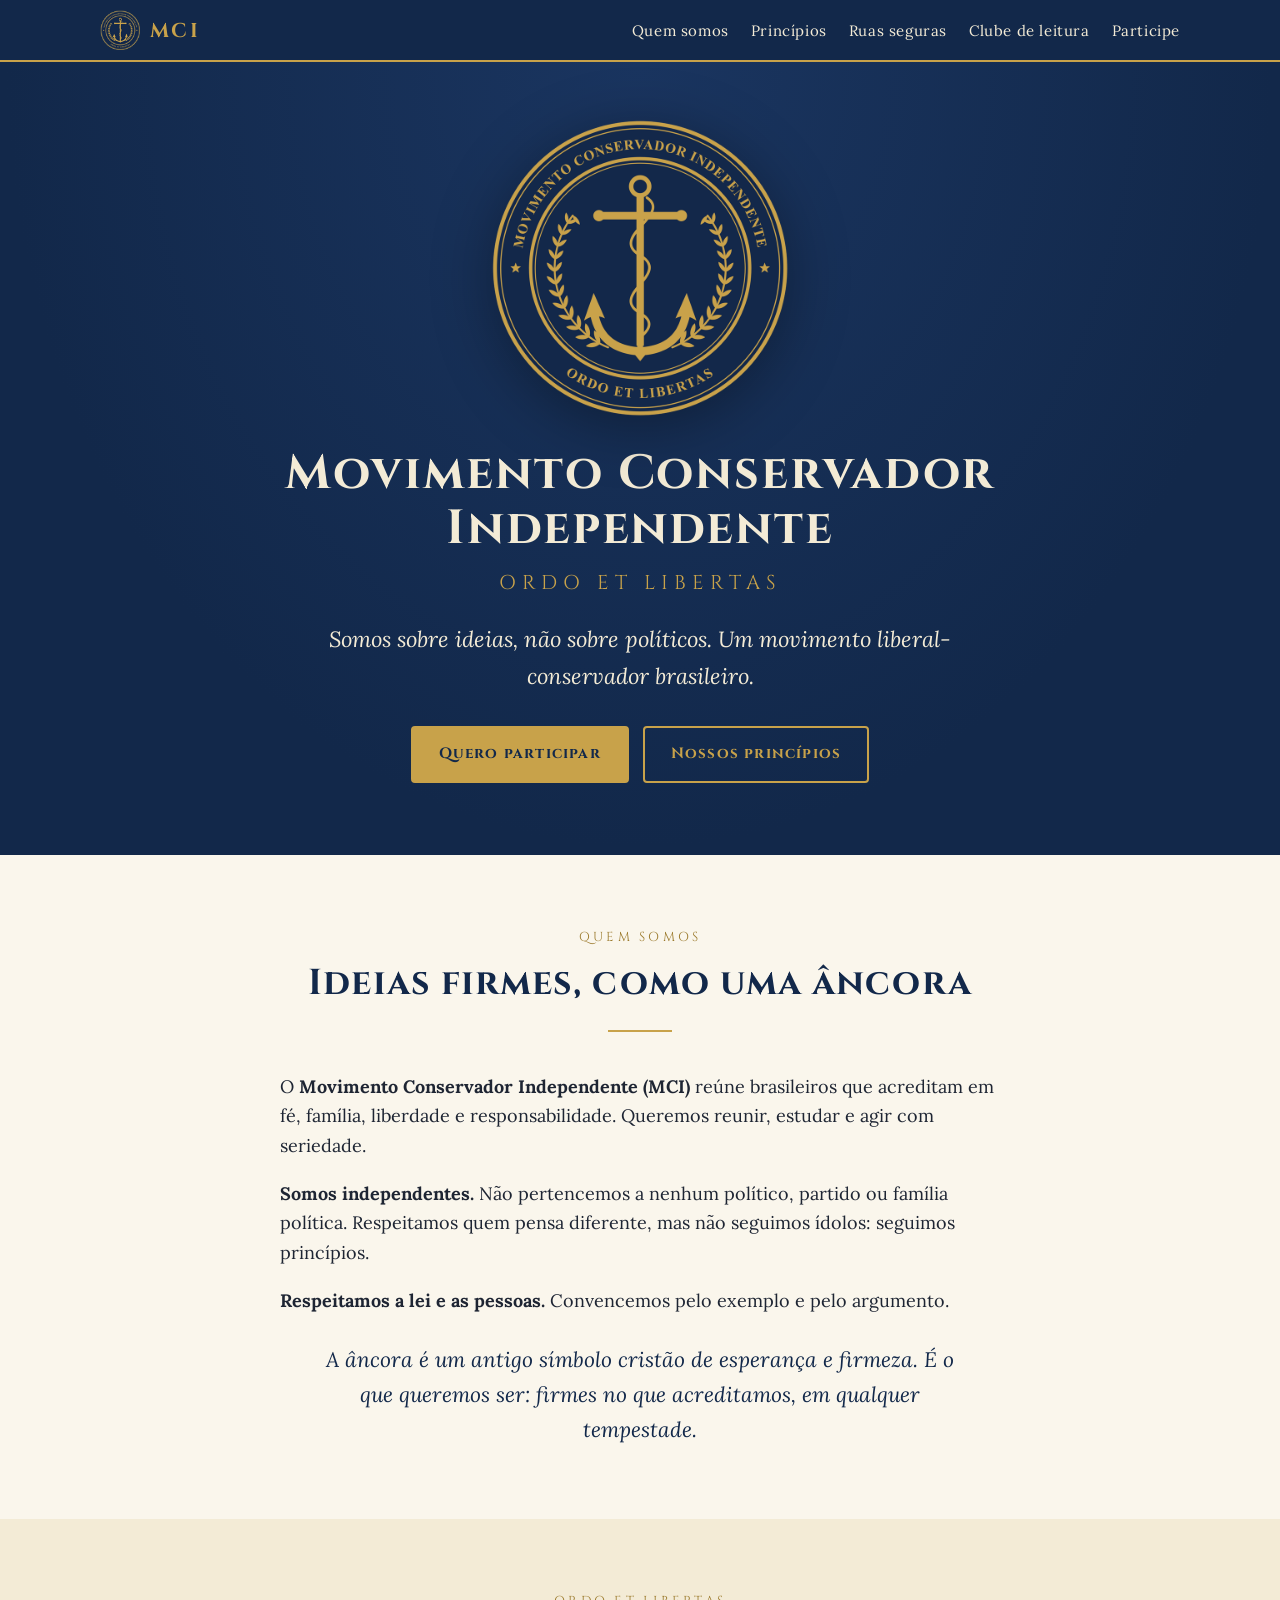
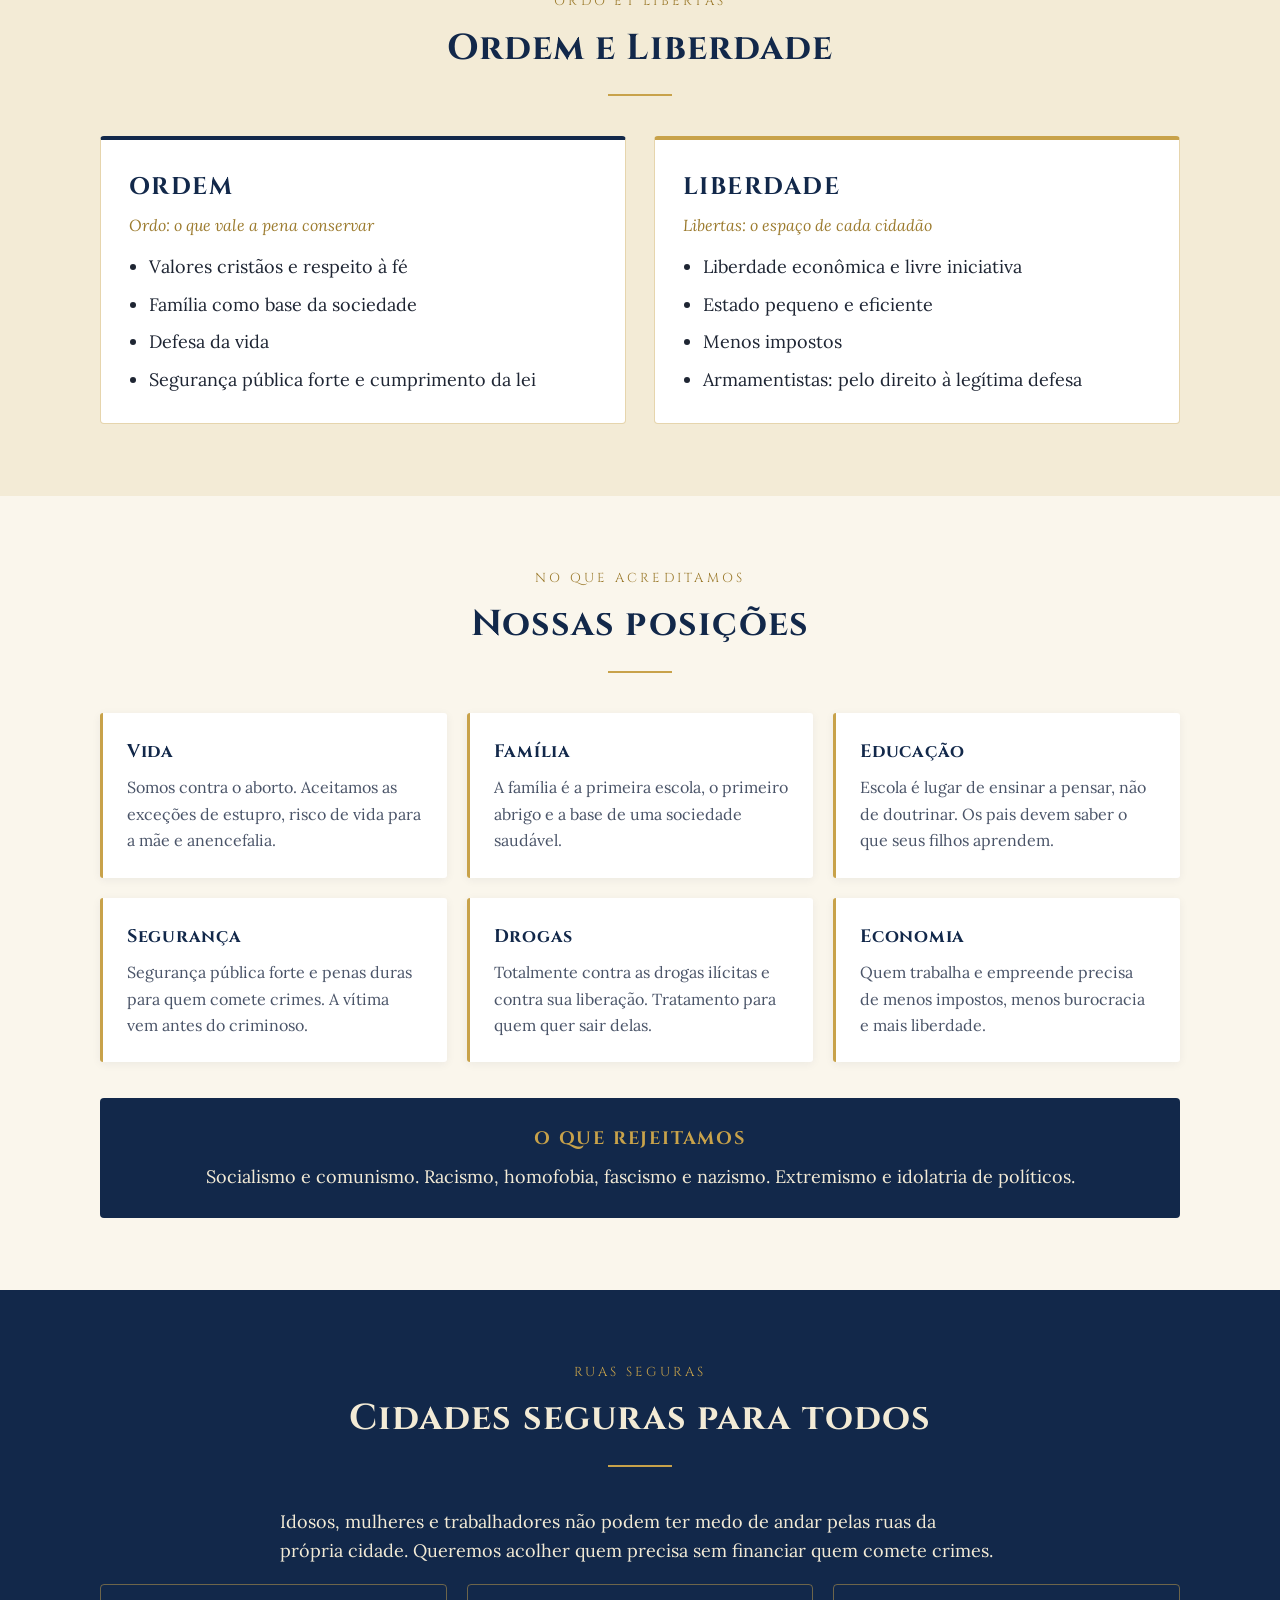
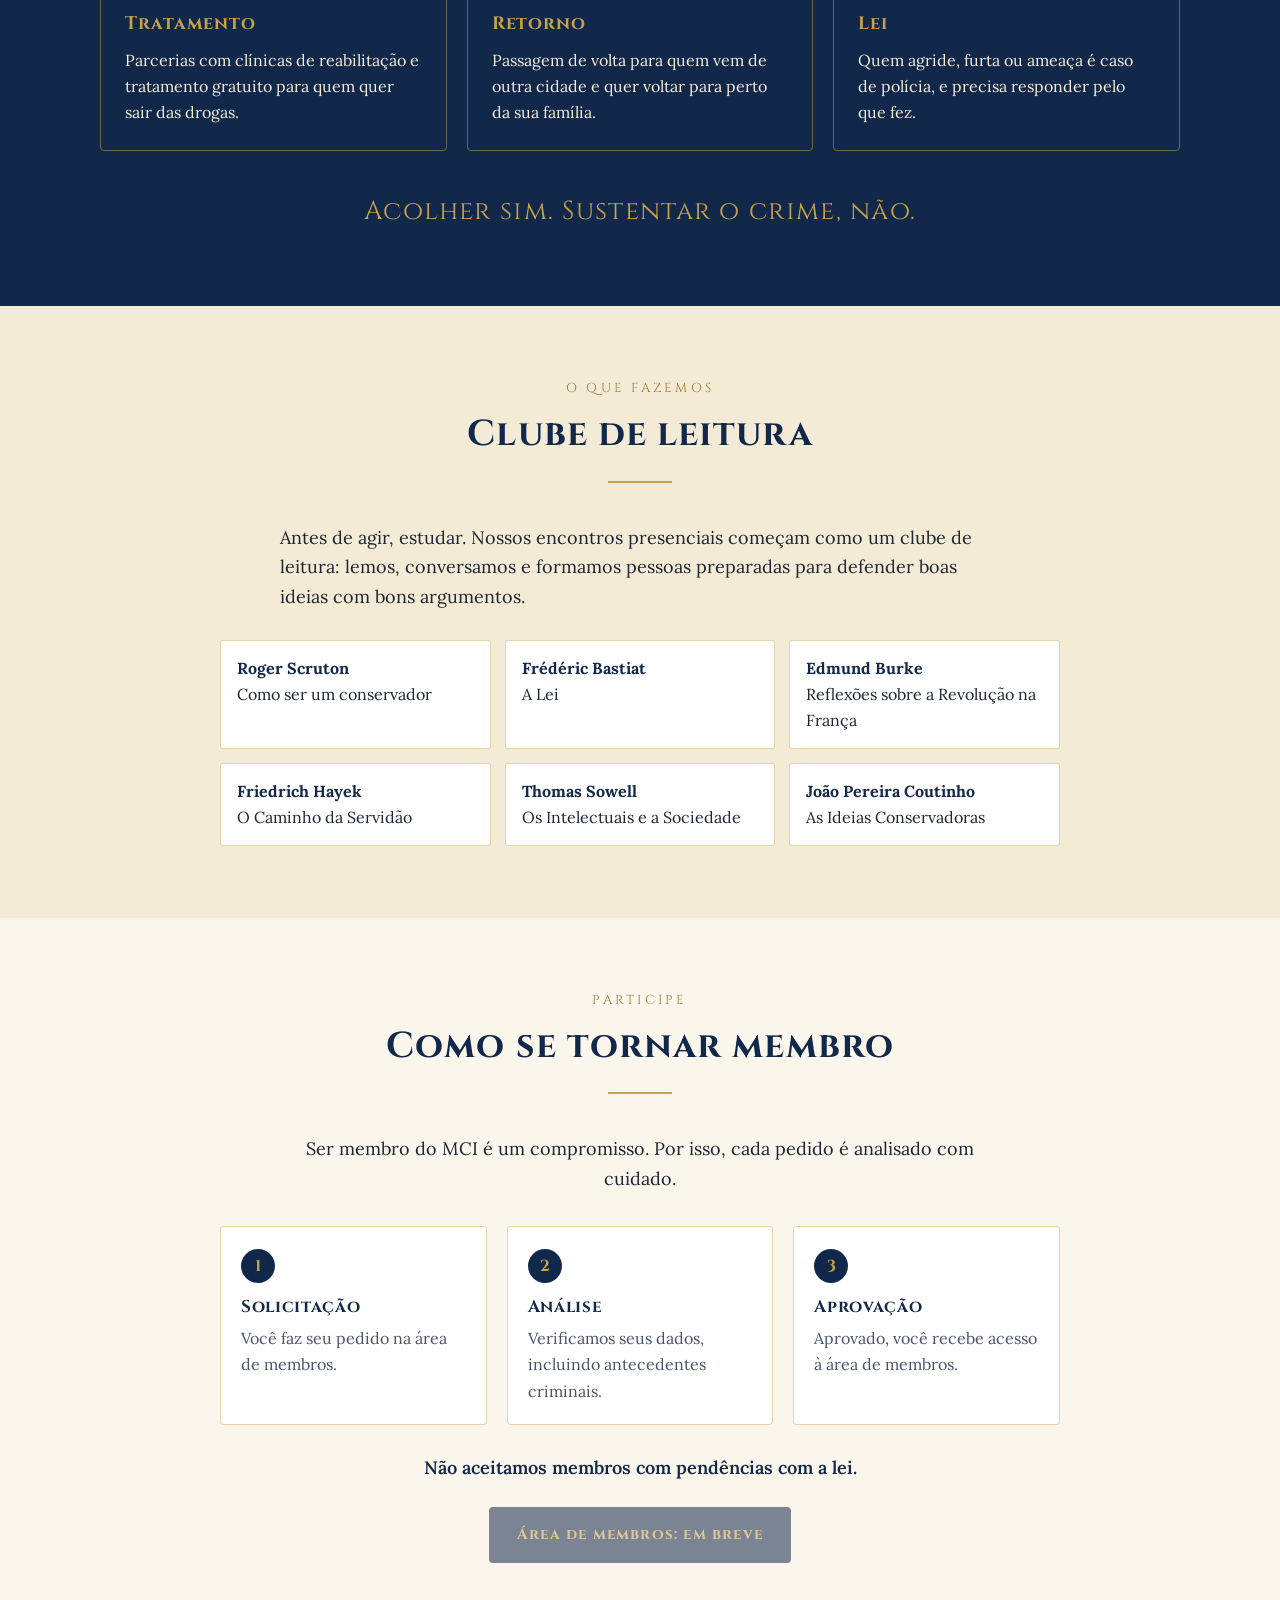
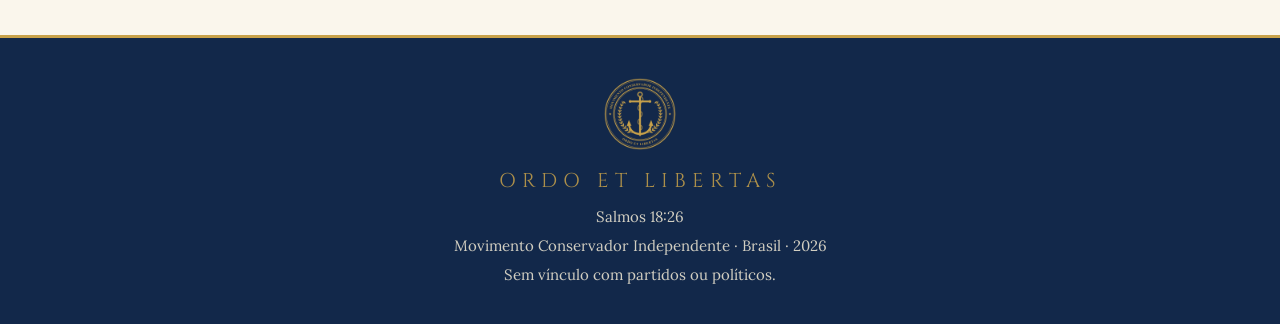
==== index.html @ 0f5138ea "Site do Movimento Conservador Independente Co-Authored-By: Claude Opus 5.5 <noreply@anthropic.com>" ====
<!doctype html>
<html lang="pt-BR">
<head>
<meta charset="utf-8">
<meta name="viewport" content="width=device-width, initial-scale=1">
<title>Movimento Conservador Independente</title>
<meta name="description" content="Movimento liberal-conservador independente brasileiro. Ordo et Libertas: Ordem e Liberdade.">
<meta property="og:title" content="Movimento Conservador Independente (MCI)">
<meta property="og:description" content="Ordo et Libertas. Somos sobre ideias, não sobre políticos.">
<meta property="og:image" content="img/selo-mci.png">
<link rel="icon" type="image/png" href="img/favicon.png">
<link rel="preconnect" href="https://fonts.googleapis.com">
<link rel="preconnect" href="https://fonts.gstatic.com" crossorigin>
<link href="https://fonts.googleapis.com/css2?family=Cinzel:wght@600;700&family=Lora:ital,wght@0,400;0,600;1,400&display=swap" rel="stylesheet">
<style>
  :root {
    --azul: #12284A;
    --azul-2: #1A3560;
    --ouro: #C8A24A;
    --ouro-escuro: #9C7B2E;
    --marfim: #F3EBD6;
    --marfim-2: #FAF6EC;
    --verde: #3F5A2C;
    --texto: #1E2533;
    --texto-suave: #4A5468;
    --titulo: 'Cinzel', 'Times New Roman', serif;
    --corpo: 'Lora', Georgia, serif;
  }
  * { box-sizing: border-box; }
  html { scroll-behavior: smooth; }
  body {
    margin: 0;
    background: var(--marfim-2);
    color: var(--texto);
    font-family: var(--corpo);
    font-size: 18px;
    line-height: 1.65;
  }
  img { max-width: 100%; display: block; }
  a { color: inherit; }
  .container { width: min(1080px, 100% - 32px); margin-inline: auto; }

  /* Topo */
  header.topo {
    position: sticky; top: 0; z-index: 10;
    background: var(--azul);
    border-bottom: 2px solid var(--ouro);
  }
  .topo .container { display: flex; align-items: center; justify-content: space-between; gap: 16px; padding: 10px 0; }
  .marca { display: flex; align-items: center; gap: 10px; text-decoration: none; color: var(--marfim); }
  .marca img { width: 40px; height: 40px; }
  .marca span { font-family: var(--titulo); font-weight: 700; letter-spacing: .12em; font-size: 20px; color: var(--ouro); }
  nav ul { list-style: none; display: flex; gap: 22px; margin: 0; padding: 0; }
  nav a { text-decoration: none; color: var(--marfim); font-size: 15px; letter-spacing: .04em; }
  nav a:hover { color: var(--ouro); }

  /* Abertura */
  .abertura {
    background: radial-gradient(ellipse at top, var(--azul-2), var(--azul) 70%);
    color: var(--marfim);
    text-align: center;
    padding: 56px 0 72px;
  }
  .abertura img.selo { width: min(300px, 70vw); margin: 0 auto 28px; filter: drop-shadow(0 10px 30px rgba(0,0,0,.35)); }
  .abertura h1 {
    font-family: var(--titulo); font-weight: 700;
    font-size: clamp(28px, 5vw, 48px); line-height: 1.15; letter-spacing: .04em;
    margin: 0 0 10px;
  }
  .lema { font-family: var(--titulo); color: var(--ouro); letter-spacing: .3em; font-size: clamp(15px, 2.4vw, 20px); margin: 0 0 22px; }
  .abertura .chamada { font-size: clamp(18px, 2.4vw, 22px); max-width: 640px; margin: 0 auto 32px; font-style: italic; }
  .botoes { display: flex; gap: 14px; justify-content: center; flex-wrap: wrap; }
  .botao {
    display: inline-block; text-decoration: none;
    font-family: var(--titulo); font-weight: 700; letter-spacing: .08em; font-size: 15px;
    padding: 14px 26px; border-radius: 4px; border: 2px solid var(--ouro);
  }
  .botao.cheio { background: var(--ouro); color: var(--azul); }
  .botao.cheio:hover { background: #d9b45c; }
  .botao.vazado { color: var(--ouro); }
  .botao.vazado:hover { background: rgba(200,162,74,.12); }

  /* Seções */
  section { padding: 72px 0; }
  .titulo-secao { text-align: center; margin-bottom: 40px; }
  .titulo-secao small { display: block; font-family: var(--titulo); color: var(--ouro-escuro); letter-spacing: .25em; font-size: 13px; margin-bottom: 6px; }
  .titulo-secao h2 { font-family: var(--titulo); color: var(--azul); font-size: clamp(26px, 4vw, 36px); margin: 0; letter-spacing: .03em; }
  .titulo-secao::after { content: ""; display: block; width: 64px; height: 2px; background: var(--ouro); margin: 16px auto 0; }
  .texto-central { max-width: 720px; margin-inline: auto; }
  .texto-central p { margin: 0 0 18px; }
  .destaque { font-size: 21px; color: var(--azul); font-style: italic; text-align: center; margin: 28px auto 0; max-width: 640px; }

  /* Ordo et Libertas */
  .fundo-marfim { background: var(--marfim); }
  .duas-colunas { display: grid; grid-template-columns: 1fr 1fr; gap: 28px; }
  .coluna {
    background: #fff; border: 1px solid rgba(200,162,74,.45); border-top: 4px solid var(--azul);
    padding: 28px 28px 20px; border-radius: 4px;
  }
  .coluna.liberdade { border-top-color: var(--ouro); }
  .coluna h3 { font-family: var(--titulo); color: var(--azul); margin: 0 0 4px; font-size: 24px; letter-spacing: .06em; }
  .coluna .latim { color: var(--ouro-escuro); font-style: italic; margin: 0 0 14px; font-size: 16px; }
  .coluna ul { margin: 0; padding-left: 20px; }
  .coluna li { margin-bottom: 8px; }

  /* Posições */
  .cartoes { display: grid; grid-template-columns: repeat(3, 1fr); gap: 20px; }
  .cartao { background: #fff; padding: 24px; border-left: 3px solid var(--ouro); border-radius: 3px; box-shadow: 0 2px 10px rgba(18,40,74,.06); }
  .cartao h3 { font-family: var(--titulo); color: var(--azul); font-size: 18px; margin: 0 0 8px; letter-spacing: .04em; }
  .cartao p { margin: 0; font-size: 16px; color: var(--texto-suave); }
  .rejeitamos {
    margin-top: 36px; background: var(--azul); color: var(--marfim);
    padding: 26px 28px; border-radius: 4px; text-align: center;
  }
  .rejeitamos h3 { font-family: var(--titulo); color: var(--ouro); margin: 0 0 8px; font-size: 18px; letter-spacing: .1em; }
  .rejeitamos p { margin: 0; }

  /* Ruas seguras */
  .cidade { background: var(--azul); color: var(--marfim); }
  .cidade .titulo-secao h2 { color: var(--marfim); }
  .cidade .titulo-secao small { color: var(--ouro); }
  .tres { display: grid; grid-template-columns: repeat(3, 1fr); gap: 20px; margin-top: 8px; }
  .tres div { border: 1px solid rgba(200,162,74,.5); padding: 24px; border-radius: 4px; }
  .tres h3 { font-family: var(--titulo); color: var(--ouro); font-size: 18px; margin: 0 0 8px; letter-spacing: .05em; }
  .tres p { margin: 0; font-size: 16px; }
  .frase-cidade { font-family: var(--titulo); color: var(--ouro); text-align: center; font-size: clamp(20px, 3vw, 26px); margin: 40px 0 0; letter-spacing: .05em; }

  /* Clube de leitura */
  .livros { display: grid; grid-template-columns: repeat(3, 1fr); gap: 14px; max-width: 840px; margin: 28px auto 0; padding: 0; list-style: none; }
  .livros li { background: #fff; border: 1px solid rgba(200,162,74,.45); padding: 14px 16px; border-radius: 3px; font-size: 16px; }
  .livros strong { display: block; color: var(--azul); }

  /* Participe */
  .participe { text-align: center; }
  .passos { list-style: none; counter-reset: passo; display: grid; grid-template-columns: repeat(3, 1fr); gap: 20px; max-width: 840px; margin: 32px auto 0; padding: 0; text-align: left; }
  .passos li { counter-increment: passo; background: #fff; border: 1px solid rgba(200,162,74,.45); border-radius: 4px; padding: 22px 20px 20px; font-size: 16px; color: var(--texto-suave); }
  .passos li::before { content: counter(passo); display: flex; align-items: center; justify-content: center; width: 34px; height: 34px; border-radius: 50%; background: var(--azul); color: var(--ouro); font-family: var(--titulo); font-weight: 700; margin-bottom: 10px; }
  .passos strong { display: block; font-family: var(--titulo); color: var(--azul); font-size: 17px; letter-spacing: .04em; margin-bottom: 4px; }
  .participe .aviso { font-weight: 600; color: var(--azul); margin: 28px 0 24px; }
  .participe .botao.cheio { border-color: var(--azul); background: var(--azul); color: var(--ouro); }
  .participe .botao.desativado { opacity: .55; cursor: default; }

  /* Rodapé */
  footer { background: var(--azul); color: var(--marfim); text-align: center; padding: 40px 0 32px; border-top: 3px solid var(--ouro); }
  footer img { width: 72px; margin: 0 auto 14px; }
  footer .lema { margin-bottom: 8px; }
  footer p { margin: 4px 0; font-size: 15px; opacity: .85; }

  @media (max-width: 820px) {
    nav { display: none; }
    .duas-colunas, .cartoes, .tres, .passos { grid-template-columns: 1fr; }
    .livros { grid-template-columns: 1fr 1fr; }
    section { padding: 56px 0; }
  }
  @media (max-width: 480px) {
    body { font-size: 17px; }
    .livros { grid-template-columns: 1fr; }
  }
</style>
</head>
<body>

<header class="topo">
  <div class="container">
    <a class="marca" href="#inicio"><img src="img/favicon.png" alt=""><span>MCI</span></a>
    <nav>
      <ul>
        <li><a href="#quem-somos">Quem somos</a></li>
        <li><a href="#principios">Princípios</a></li>
        <li><a href="#ruas">Ruas seguras</a></li>
        <li><a href="#leitura">Clube de leitura</a></li>
        <li><a href="#participe">Participe</a></li>
      </ul>
    </nav>
  </div>
</header>

<main>
  <div class="abertura" id="inicio">
    <div class="container">
      <img class="selo" src="img/selo-mci.png" alt="Selo do Movimento Conservador Independente: âncora dourada com louros, sobre fundo azul-marinho">
      <h1>Movimento Conservador Independente</h1>
      <p class="lema">ORDO ET LIBERTAS</p>
      <p class="chamada">Somos sobre ideias, não sobre políticos. Um movimento liberal-conservador brasileiro.</p>
      <div class="botoes">
        <a class="botao cheio" href="#participe">Quero participar</a>
        <a class="botao vazado" href="#principios">Nossos princípios</a>
      </div>
    </div>
  </div>

  <section id="quem-somos">
    <div class="container">
      <div class="titulo-secao"><small>QUEM SOMOS</small><h2>Ideias firmes, como uma âncora</h2></div>
      <div class="texto-central">
        <p>O <strong>Movimento Conservador Independente (MCI)</strong> reúne brasileiros que acreditam em fé, família, liberdade e responsabilidade. Queremos reunir, estudar e agir com seriedade.</p>
        <p><strong>Somos independentes.</strong> Não pertencemos a nenhum político, partido ou família política. Respeitamos quem pensa diferente, mas não seguimos ídolos: seguimos princípios.</p>
        <p><strong>Respeitamos a lei e as pessoas.</strong> Convencemos pelo exemplo e pelo argumento.</p>
      </div>
      <p class="destaque">A âncora é um antigo símbolo cristão de esperança e firmeza. É o que queremos ser: firmes no que acreditamos, em qualquer tempestade.</p>
    </div>
  </section>

  <section class="fundo-marfim" id="principios">
    <div class="container">
      <div class="titulo-secao"><small>ORDO ET LIBERTAS</small><h2>Ordem e Liberdade</h2></div>
      <div class="duas-colunas">
        <div class="coluna">
          <h3>ORDEM</h3>
          <p class="latim">Ordo: o que vale a pena conservar</p>
          <ul>
            <li>Valores cristãos e respeito à fé</li>
            <li>Família como base da sociedade</li>
            <li>Defesa da vida</li>
            <li>Segurança pública forte e cumprimento da lei</li>
          </ul>
        </div>
        <div class="coluna liberdade">
          <h3>LIBERDADE</h3>
          <p class="latim">Libertas: o espaço de cada cidadão</p>
          <ul>
            <li>Liberdade econômica e livre iniciativa</li>
            <li>Estado pequeno e eficiente</li>
            <li>Menos impostos</li>
            <li>Armamentistas: pelo direito à legítima defesa</li>
          </ul>
        </div>
      </div>
    </div>
  </section>

  <section id="posicoes">
    <div class="container">
      <div class="titulo-secao"><small>NO QUE ACREDITAMOS</small><h2>Nossas posições</h2></div>
      <div class="cartoes">
        <div class="cartao"><h3>Vida</h3><p>Somos contra o aborto. Aceitamos as exceções de estupro, risco de vida para a mãe e anencefalia.</p></div>
        <div class="cartao"><h3>Família</h3><p>A família é a primeira escola, o primeiro abrigo e a base de uma sociedade saudável.</p></div>
        <div class="cartao"><h3>Educação</h3><p>Escola é lugar de ensinar a pensar, não de doutrinar. Os pais devem saber o que seus filhos aprendem.</p></div>
        <div class="cartao"><h3>Segurança</h3><p>Segurança pública forte e penas duras para quem comete crimes. A vítima vem antes do criminoso.</p></div>
        <div class="cartao"><h3>Drogas</h3><p>Totalmente contra as drogas ilícitas e contra sua liberação. Tratamento para quem quer sair delas.</p></div>
        <div class="cartao"><h3>Economia</h3><p>Quem trabalha e empreende precisa de menos impostos, menos burocracia e mais liberdade.</p></div>
      </div>
      <div class="rejeitamos">
        <h3>O QUE REJEITAMOS</h3>
        <p>Socialismo e comunismo. Racismo, homofobia, fascismo e nazismo. Extremismo e idolatria de políticos.</p>
      </div>
    </div>
  </section>

  <section class="cidade" id="ruas">
    <div class="container">
      <div class="titulo-secao"><small>RUAS SEGURAS</small><h2>Cidades seguras para todos</h2></div>
      <div class="texto-central">
        <p>Idosos, mulheres e trabalhadores não podem ter medo de andar pelas ruas da própria cidade. Queremos acolher quem precisa sem financiar quem comete crimes.</p>
      </div>
      <div class="tres">
        <div><h3>Tratamento</h3><p>Parcerias com clínicas de reabilitação e tratamento gratuito para quem quer sair das drogas.</p></div>
        <div><h3>Retorno</h3><p>Passagem de volta para quem vem de outra cidade e quer voltar para perto da sua família.</p></div>
        <div><h3>Lei</h3><p>Quem agride, furta ou ameaça é caso de polícia, e precisa responder pelo que fez.</p></div>
      </div>
      <p class="frase-cidade">Acolher sim. Sustentar o crime, não.</p>
    </div>
  </section>

  <section class="fundo-marfim" id="leitura">
    <div class="container">
      <div class="titulo-secao"><small>O QUE FAZEMOS</small><h2>Clube de leitura</h2></div>
      <div class="texto-central">
        <p>Antes de agir, estudar. Nossos encontros presenciais começam como um clube de leitura: lemos, conversamos e formamos pessoas preparadas para defender boas ideias com bons argumentos.</p>
      </div>
      <ul class="livros">
        <li><strong>Roger Scruton</strong>Como ser um conservador</li>
        <li><strong>Frédéric Bastiat</strong>A Lei</li>
        <li><strong>Edmund Burke</strong>Reflexões sobre a Revolução na França</li>
        <li><strong>Friedrich Hayek</strong>O Caminho da Servidão</li>
        <li><strong>Thomas Sowell</strong>Os Intelectuais e a Sociedade</li>
        <li><strong>João Pereira Coutinho</strong>As Ideias Conservadoras</li>
      </ul>
    </div>
  </section>

  <section class="participe" id="participe">
    <div class="container">
      <div class="titulo-secao"><small>PARTICIPE</small><h2>Como se tornar membro</h2></div>
      <div class="texto-central">
        <p>Ser membro do MCI é um compromisso. Por isso, cada pedido é analisado com cuidado.</p>
      </div>
      <ol class="passos">
        <li><strong>Solicitação</strong>Você faz seu pedido na área de membros.</li>
        <li><strong>Análise</strong>Verificamos seus dados, incluindo antecedentes criminais.</li>
        <li><strong>Aprovação</strong>Aprovado, você recebe acesso à área de membros.</li>
      </ol>
      <p class="aviso">Não aceitamos membros com pendências com a lei.</p>
      <span class="botao cheio desativado">Área de membros: em breve</span>
    </div>
  </section>
</main>

<footer>
  <div class="container">
    <img src="img/selo-mci.png" alt="">
    <p class="lema">ORDO ET LIBERTAS</p>
    <p>Salmos 18:26</p>
    <p>Movimento Conservador Independente · Brasil · 2026</p>
    <p>Sem vínculo com partidos ou políticos.</p>
  </div>
</footer>

</body>
</html>
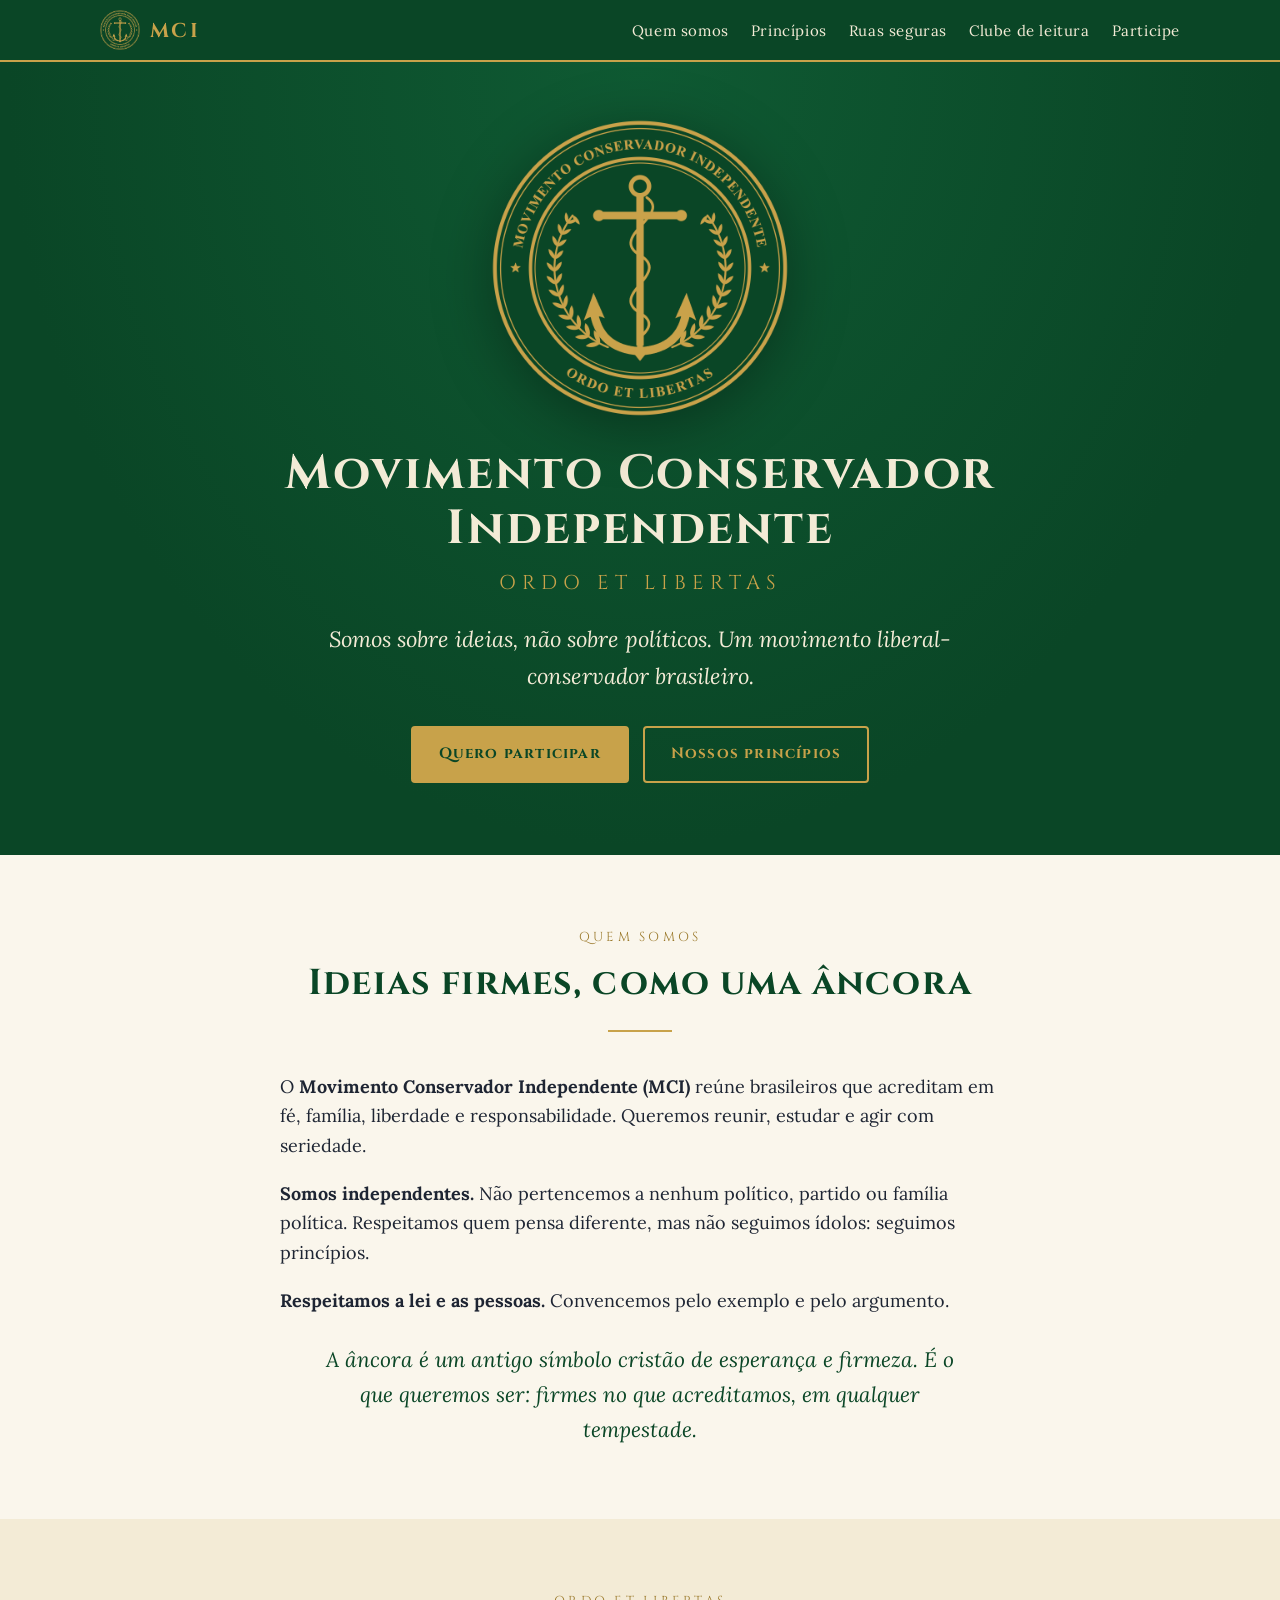
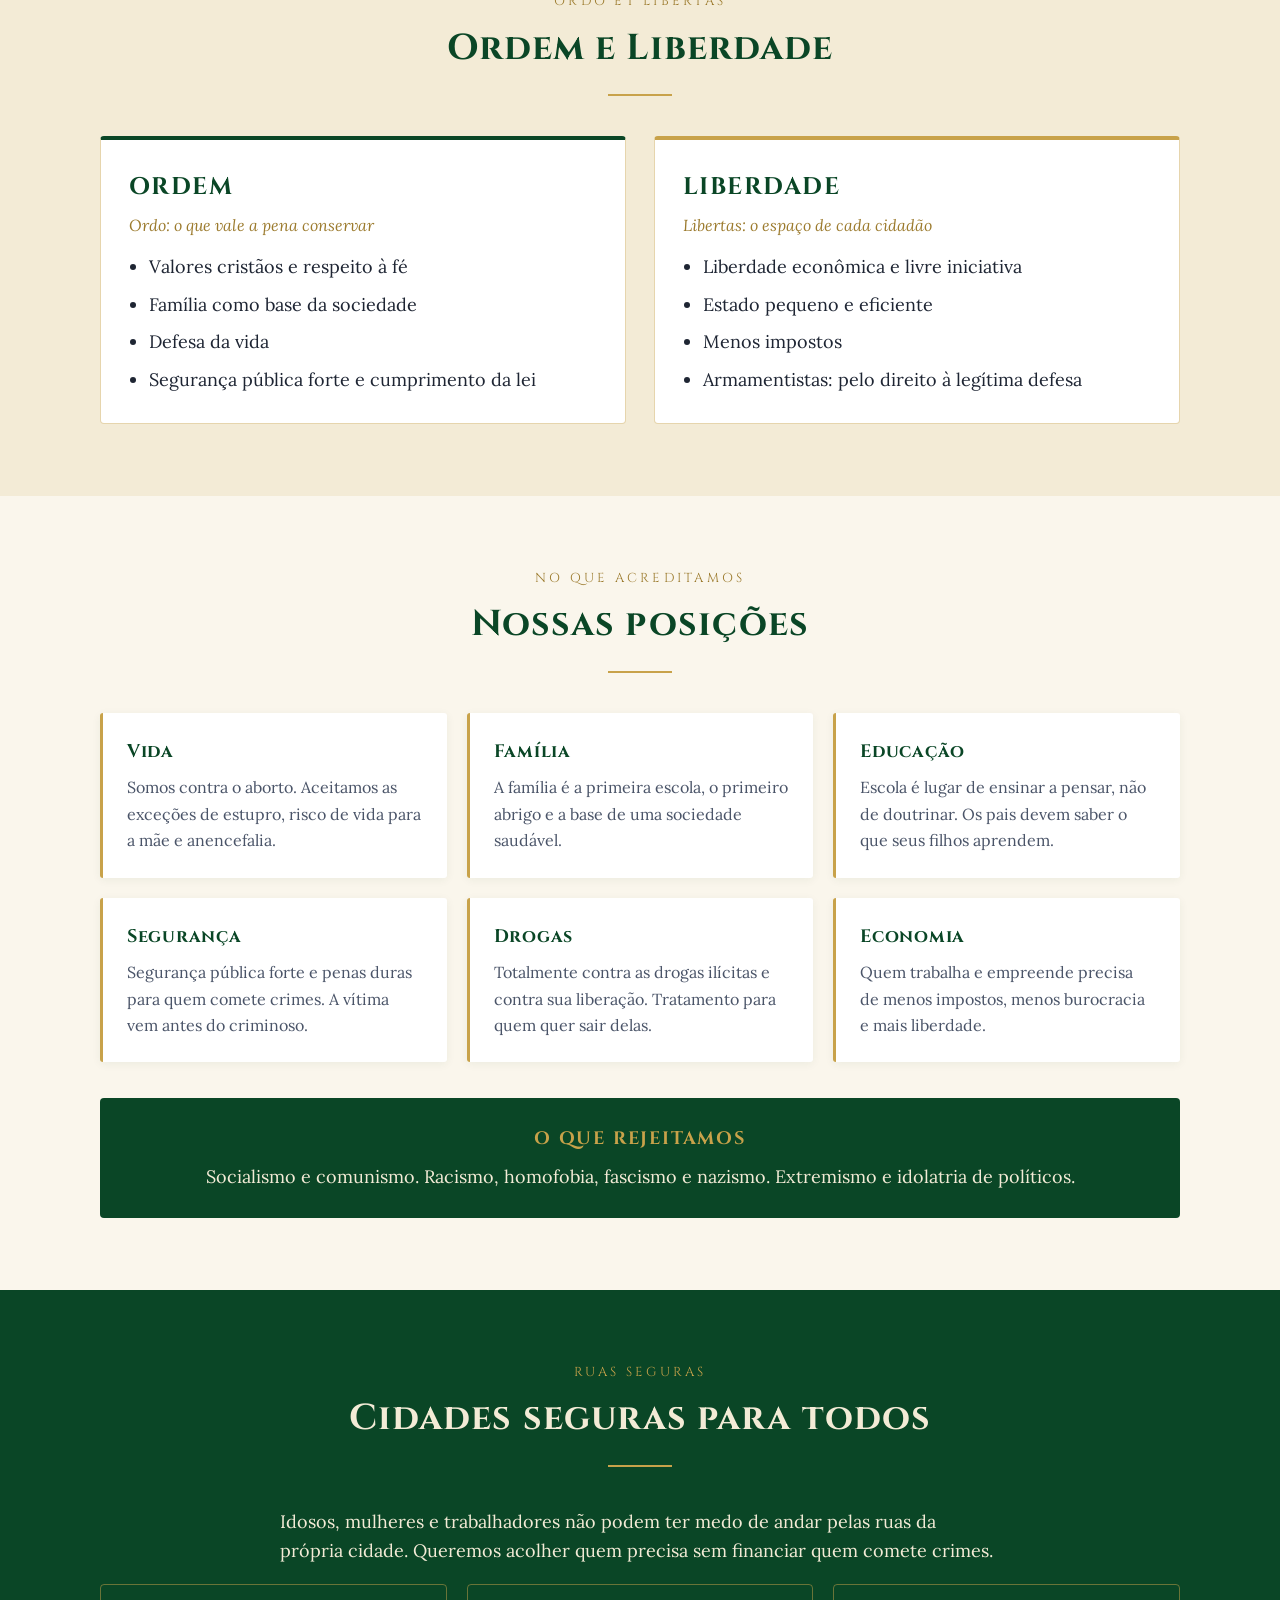
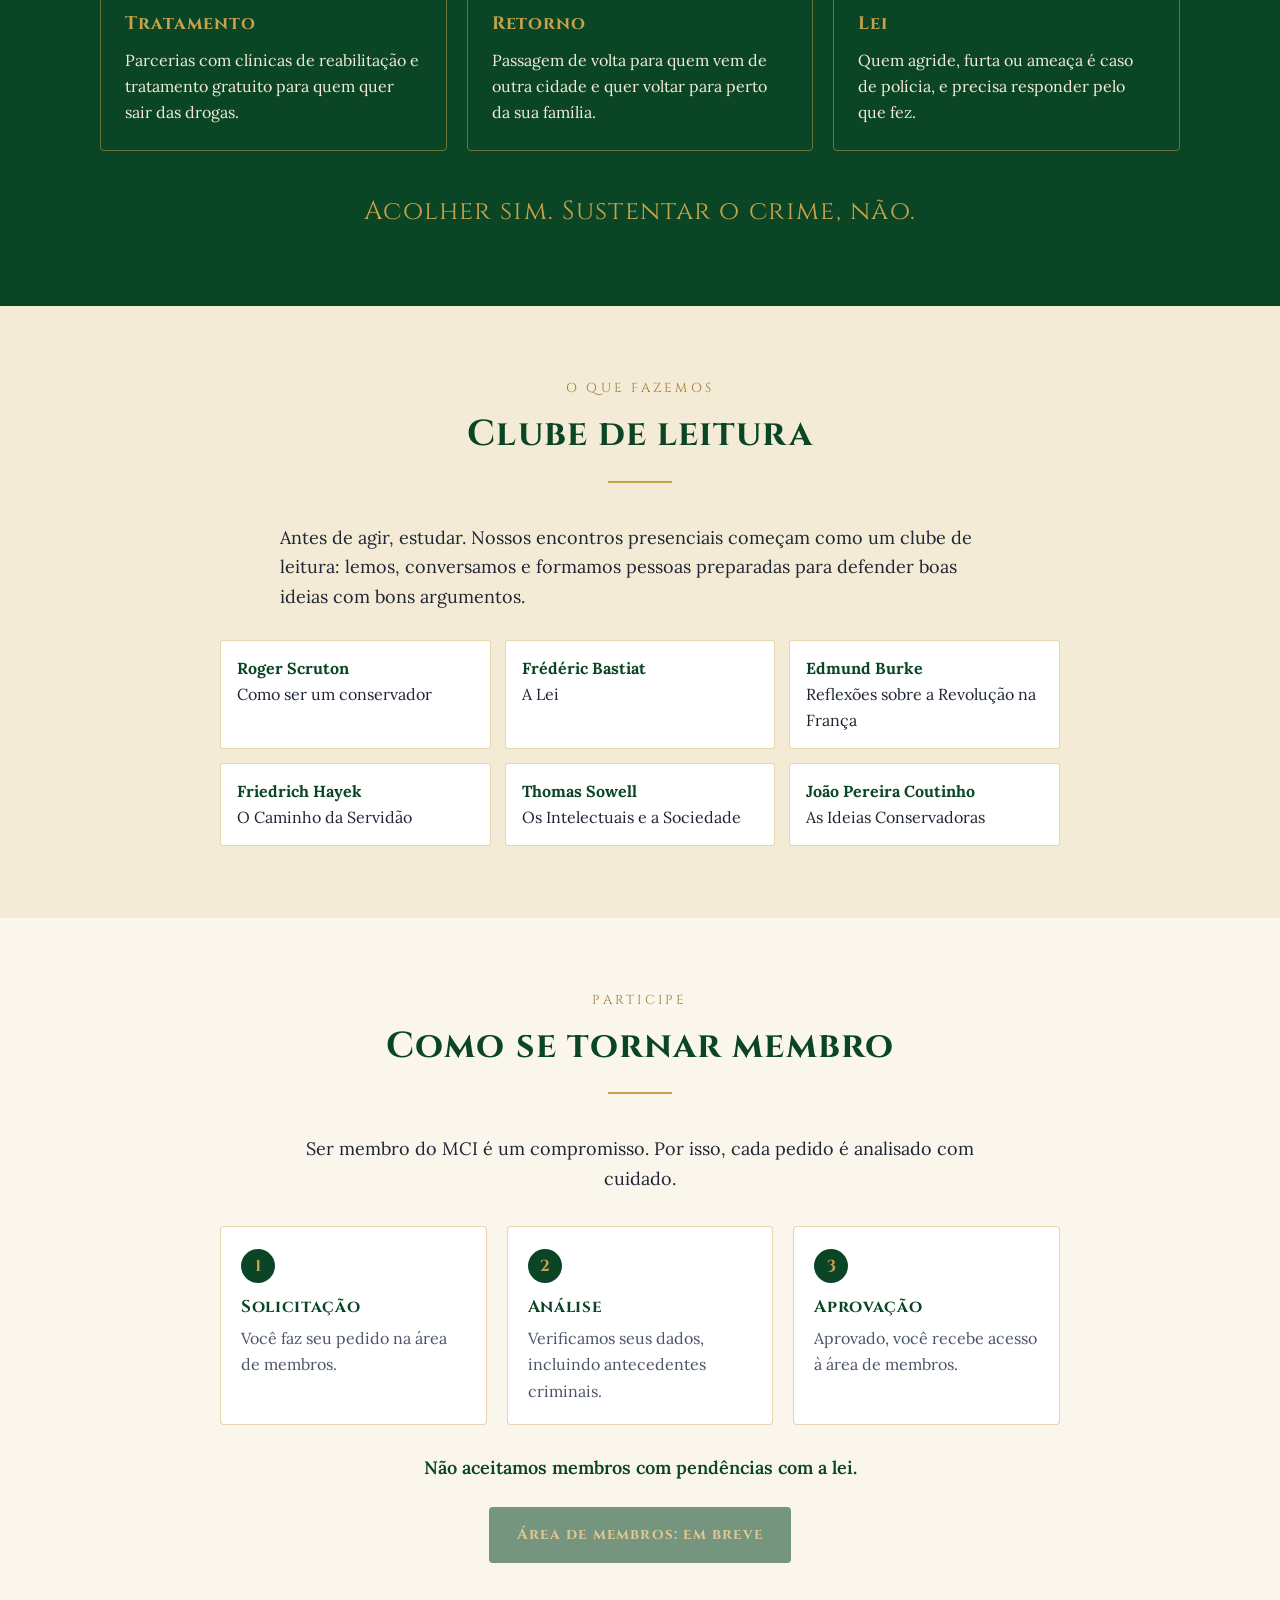
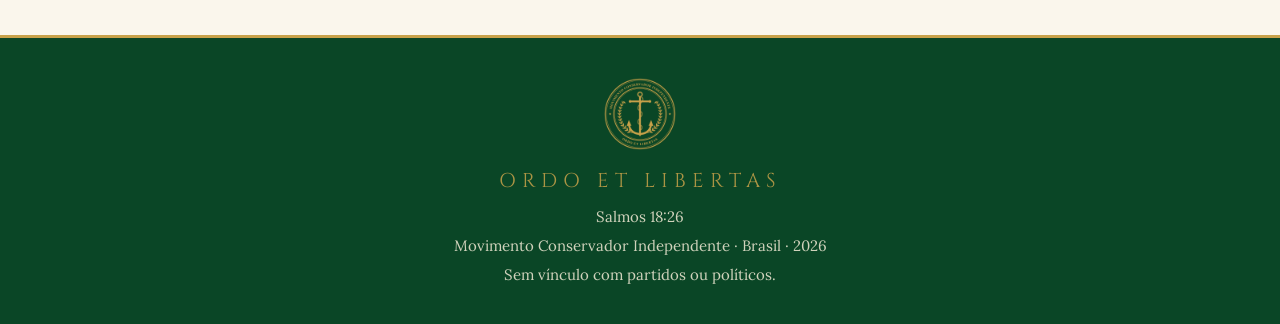
==== commit c3509c6e: "Troca a cor principal de azul-marinho para verde-escuro Co-Authored-By: Claude Opus 5.5 <noreply@ant" ====
--- a/index.html
+++ b/index.html
@@ -14,13 +14,12 @@
 <link href="https://fonts.googleapis.com/css2?family=Cinzel:wght@600;700&family=Lora:ital,wght@0,400;0,600;1,400&display=swap" rel="stylesheet">
 <style>
   :root {
-    --azul: #12284A;
-    --azul-2: #1A3560;
+    --principal: #0A4626;
+    --principal-2: #0F5A33;
     --ouro: #C8A24A;
     --ouro-escuro: #9C7B2E;
     --marfim: #F3EBD6;
     --marfim-2: #FAF6EC;
-    --verde: #3F5A2C;
     --texto: #1E2533;
     --texto-suave: #4A5468;
     --titulo: 'Cinzel', 'Times New Roman', serif;
@@ -43,7 +42,7 @@
   /* Topo */
   header.topo {
     position: sticky; top: 0; z-index: 10;
-    background: var(--azul);
+    background: var(--principal);
     border-bottom: 2px solid var(--ouro);
   }
   .topo .container { display: flex; align-items: center; justify-content: space-between; gap: 16px; padding: 10px 0; }
@@ -56,7 +55,7 @@
 
   /* Abertura */
   .abertura {
-    background: radial-gradient(ellipse at top, var(--azul-2), var(--azul) 70%);
+    background: radial-gradient(ellipse at top, var(--principal-2), var(--principal) 70%);
     color: var(--marfim);
     text-align: center;
     padding: 56px 0 72px;
@@ -75,7 +74,7 @@
     font-family: var(--titulo); font-weight: 700; letter-spacing: .08em; font-size: 15px;
     padding: 14px 26px; border-radius: 4px; border: 2px solid var(--ouro);
   }
-  .botao.cheio { background: var(--ouro); color: var(--azul); }
+  .botao.cheio { background: var(--ouro); color: var(--principal); }
   .botao.cheio:hover { background: #d9b45c; }
   .botao.vazado { color: var(--ouro); }
   .botao.vazado:hover { background: rgba(200,162,74,.12); }
@@ -84,39 +83,39 @@
   section { padding: 72px 0; }
   .titulo-secao { text-align: center; margin-bottom: 40px; }
   .titulo-secao small { display: block; font-family: var(--titulo); color: var(--ouro-escuro); letter-spacing: .25em; font-size: 13px; margin-bottom: 6px; }
-  .titulo-secao h2 { font-family: var(--titulo); color: var(--azul); font-size: clamp(26px, 4vw, 36px); margin: 0; letter-spacing: .03em; }
+  .titulo-secao h2 { font-family: var(--titulo); color: var(--principal); font-size: clamp(26px, 4vw, 36px); margin: 0; letter-spacing: .03em; }
   .titulo-secao::after { content: ""; display: block; width: 64px; height: 2px; background: var(--ouro); margin: 16px auto 0; }
   .texto-central { max-width: 720px; margin-inline: auto; }
   .texto-central p { margin: 0 0 18px; }
-  .destaque { font-size: 21px; color: var(--azul); font-style: italic; text-align: center; margin: 28px auto 0; max-width: 640px; }
+  .destaque { font-size: 21px; color: var(--principal); font-style: italic; text-align: center; margin: 28px auto 0; max-width: 640px; }
 
   /* Ordo et Libertas */
   .fundo-marfim { background: var(--marfim); }
   .duas-colunas { display: grid; grid-template-columns: 1fr 1fr; gap: 28px; }
   .coluna {
-    background: #fff; border: 1px solid rgba(200,162,74,.45); border-top: 4px solid var(--azul);
+    background: #fff; border: 1px solid rgba(200,162,74,.45); border-top: 4px solid var(--principal);
     padding: 28px 28px 20px; border-radius: 4px;
   }
   .coluna.liberdade { border-top-color: var(--ouro); }
-  .coluna h3 { font-family: var(--titulo); color: var(--azul); margin: 0 0 4px; font-size: 24px; letter-spacing: .06em; }
+  .coluna h3 { font-family: var(--titulo); color: var(--principal); margin: 0 0 4px; font-size: 24px; letter-spacing: .06em; }
   .coluna .latim { color: var(--ouro-escuro); font-style: italic; margin: 0 0 14px; font-size: 16px; }
   .coluna ul { margin: 0; padding-left: 20px; }
   .coluna li { margin-bottom: 8px; }
 
   /* Posições */
   .cartoes { display: grid; grid-template-columns: repeat(3, 1fr); gap: 20px; }
-  .cartao { background: #fff; padding: 24px; border-left: 3px solid var(--ouro); border-radius: 3px; box-shadow: 0 2px 10px rgba(18,40,74,.06); }
-  .cartao h3 { font-family: var(--titulo); color: var(--azul); font-size: 18px; margin: 0 0 8px; letter-spacing: .04em; }
+  .cartao { background: #fff; padding: 24px; border-left: 3px solid var(--ouro); border-radius: 3px; box-shadow: 0 2px 10px rgba(10,70,38,.06); }
+  .cartao h3 { font-family: var(--titulo); color: var(--principal); font-size: 18px; margin: 0 0 8px; letter-spacing: .04em; }
   .cartao p { margin: 0; font-size: 16px; color: var(--texto-suave); }
   .rejeitamos {
-    margin-top: 36px; background: var(--azul); color: var(--marfim);
+    margin-top: 36px; background: var(--principal); color: var(--marfim);
     padding: 26px 28px; border-radius: 4px; text-align: center;
   }
   .rejeitamos h3 { font-family: var(--titulo); color: var(--ouro); margin: 0 0 8px; font-size: 18px; letter-spacing: .1em; }
   .rejeitamos p { margin: 0; }
 
   /* Ruas seguras */
-  .cidade { background: var(--azul); color: var(--marfim); }
+  .cidade { background: var(--principal); color: var(--marfim); }
   .cidade .titulo-secao h2 { color: var(--marfim); }
   .cidade .titulo-secao small { color: var(--ouro); }
   .tres { display: grid; grid-template-columns: repeat(3, 1fr); gap: 20px; margin-top: 8px; }
@@ -128,20 +127,20 @@
   /* Clube de leitura */
   .livros { display: grid; grid-template-columns: repeat(3, 1fr); gap: 14px; max-width: 840px; margin: 28px auto 0; padding: 0; list-style: none; }
   .livros li { background: #fff; border: 1px solid rgba(200,162,74,.45); padding: 14px 16px; border-radius: 3px; font-size: 16px; }
-  .livros strong { display: block; color: var(--azul); }
+  .livros strong { display: block; color: var(--principal); }
 
   /* Participe */
   .participe { text-align: center; }
   .passos { list-style: none; counter-reset: passo; display: grid; grid-template-columns: repeat(3, 1fr); gap: 20px; max-width: 840px; margin: 32px auto 0; padding: 0; text-align: left; }
   .passos li { counter-increment: passo; background: #fff; border: 1px solid rgba(200,162,74,.45); border-radius: 4px; padding: 22px 20px 20px; font-size: 16px; color: var(--texto-suave); }
-  .passos li::before { content: counter(passo); display: flex; align-items: center; justify-content: center; width: 34px; height: 34px; border-radius: 50%; background: var(--azul); color: var(--ouro); font-family: var(--titulo); font-weight: 700; margin-bottom: 10px; }
-  .passos strong { display: block; font-family: var(--titulo); color: var(--azul); font-size: 17px; letter-spacing: .04em; margin-bottom: 4px; }
-  .participe .aviso { font-weight: 600; color: var(--azul); margin: 28px 0 24px; }
-  .participe .botao.cheio { border-color: var(--azul); background: var(--azul); color: var(--ouro); }
+  .passos li::before { content: counter(passo); display: flex; align-items: center; justify-content: center; width: 34px; height: 34px; border-radius: 50%; background: var(--principal); color: var(--ouro); font-family: var(--titulo); font-weight: 700; margin-bottom: 10px; }
+  .passos strong { display: block; font-family: var(--titulo); color: var(--principal); font-size: 17px; letter-spacing: .04em; margin-bottom: 4px; }
+  .participe .aviso { font-weight: 600; color: var(--principal); margin: 28px 0 24px; }
+  .participe .botao.cheio { border-color: var(--principal); background: var(--principal); color: var(--ouro); }
   .participe .botao.desativado { opacity: .55; cursor: default; }
 
   /* Rodapé */
-  footer { background: var(--azul); color: var(--marfim); text-align: center; padding: 40px 0 32px; border-top: 3px solid var(--ouro); }
+  footer { background: var(--principal); color: var(--marfim); text-align: center; padding: 40px 0 32px; border-top: 3px solid var(--ouro); }
   footer img { width: 72px; margin: 0 auto 14px; }
   footer .lema { margin-bottom: 8px; }
   footer p { margin: 4px 0; font-size: 15px; opacity: .85; }
@@ -178,7 +177,7 @@
 <main>
   <div class="abertura" id="inicio">
     <div class="container">
-      <img class="selo" src="img/selo-mci.png" alt="Selo do Movimento Conservador Independente: âncora dourada com louros, sobre fundo azul-marinho">
+      <img class="selo" src="img/selo-mci.png" alt="Selo do Movimento Conservador Independente: âncora dourada com louros, sobre fundo verde-escuro">
       <h1>Movimento Conservador Independente</h1>
       <p class="lema">ORDO ET LIBERTAS</p>
       <p class="chamada">Somos sobre ideias, não sobre políticos. Um movimento liberal-conservador brasileiro.</p>
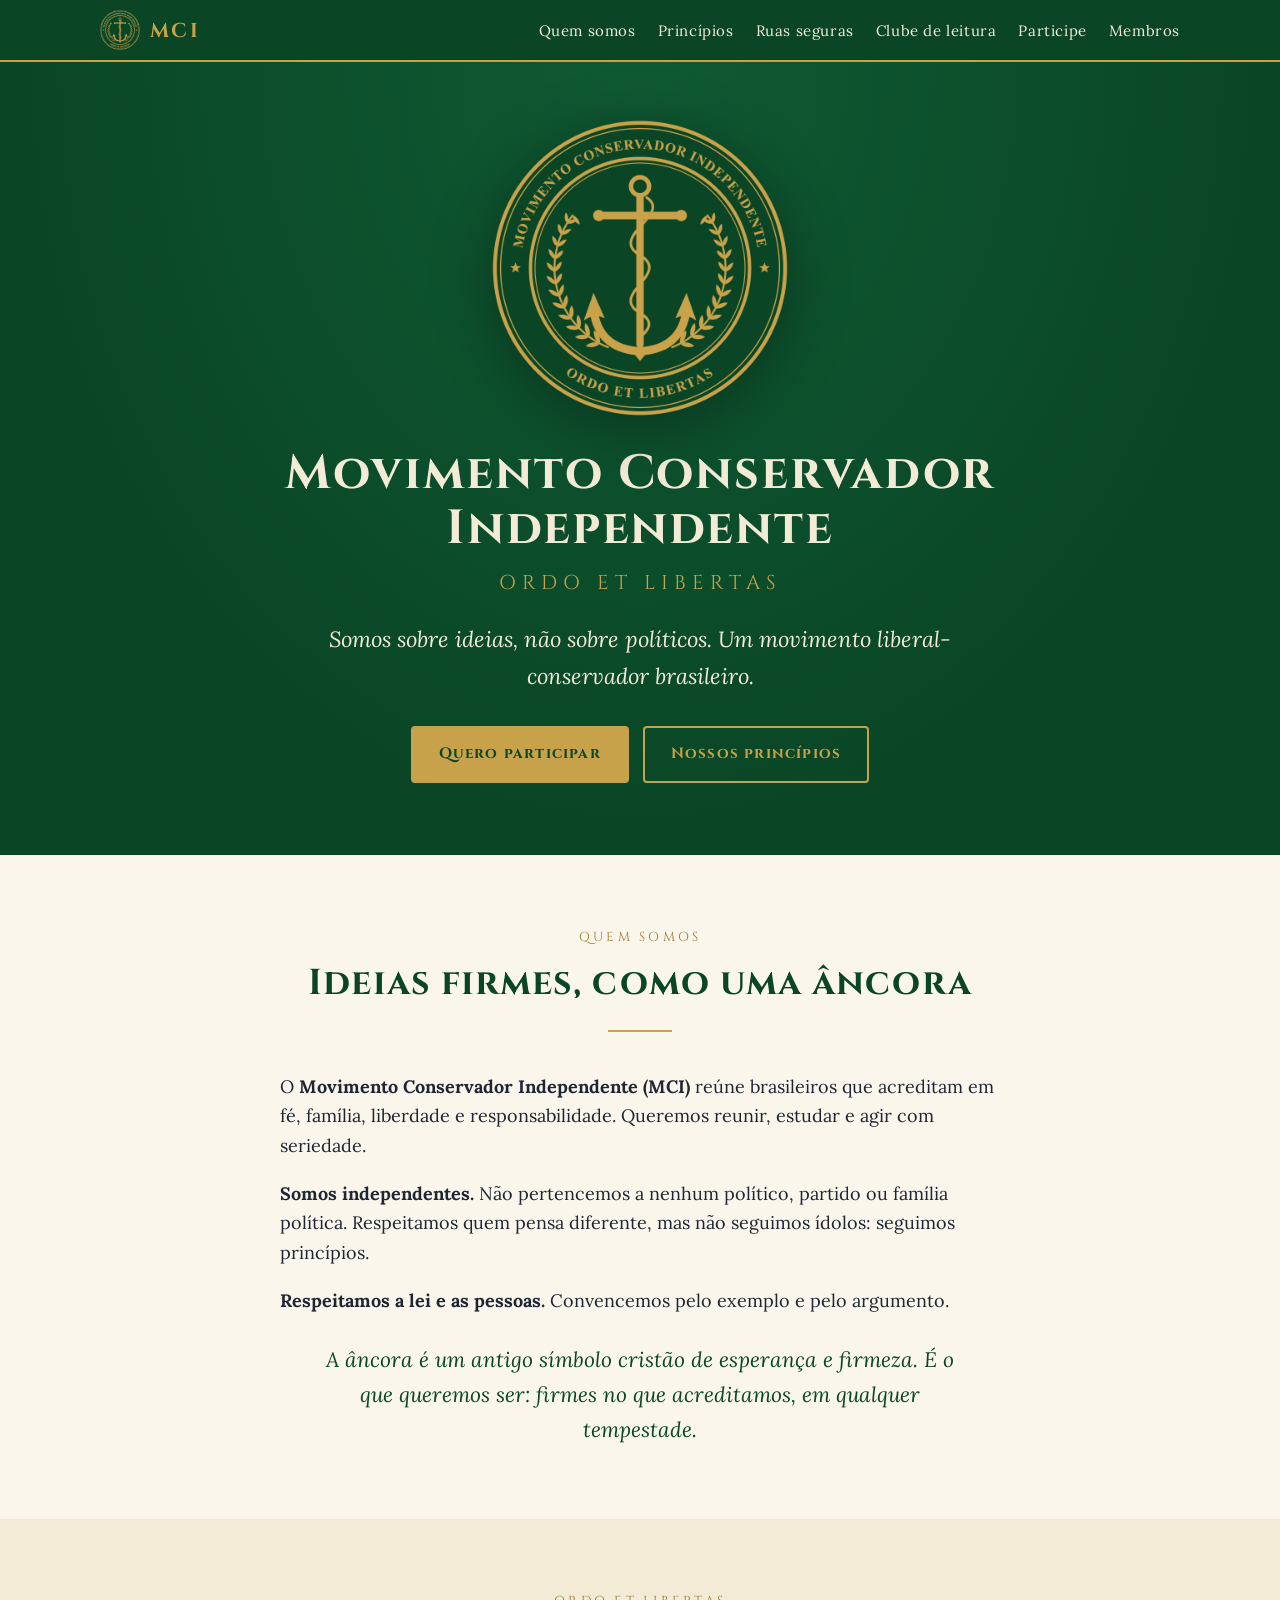
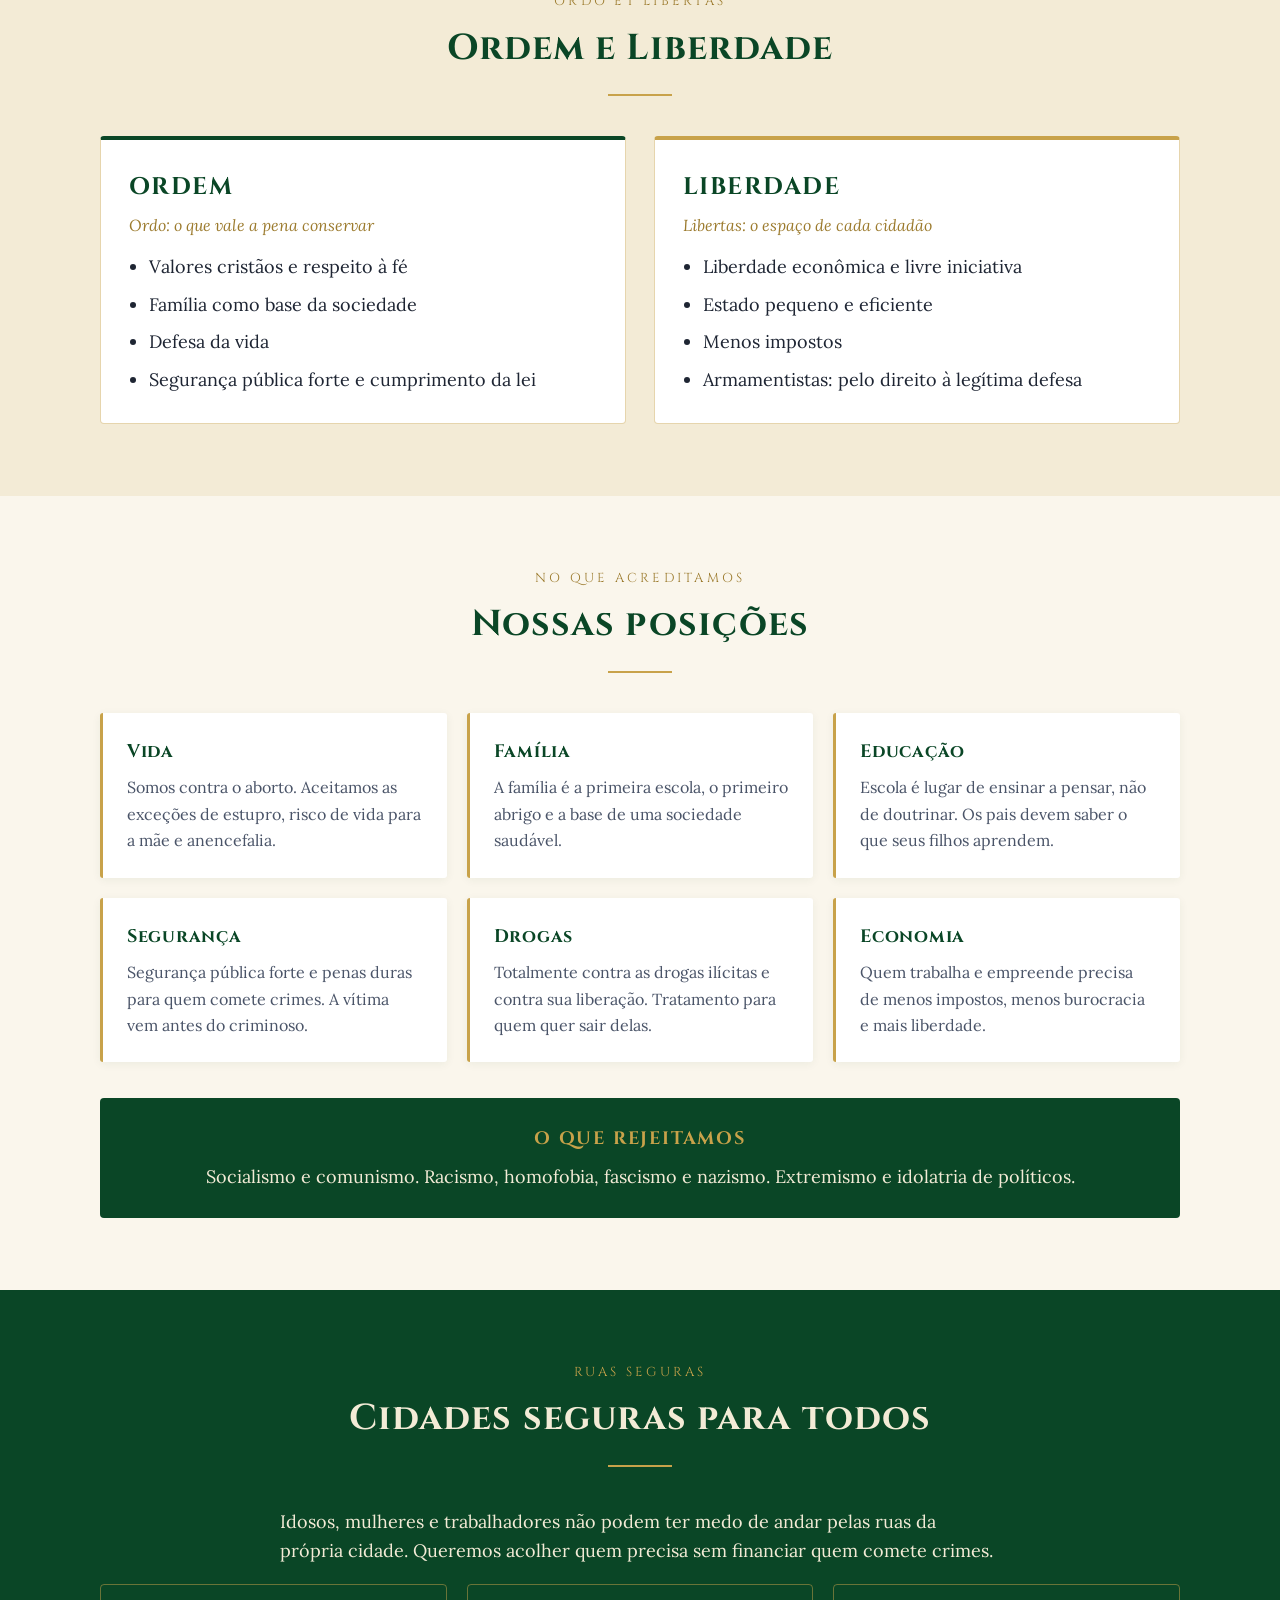
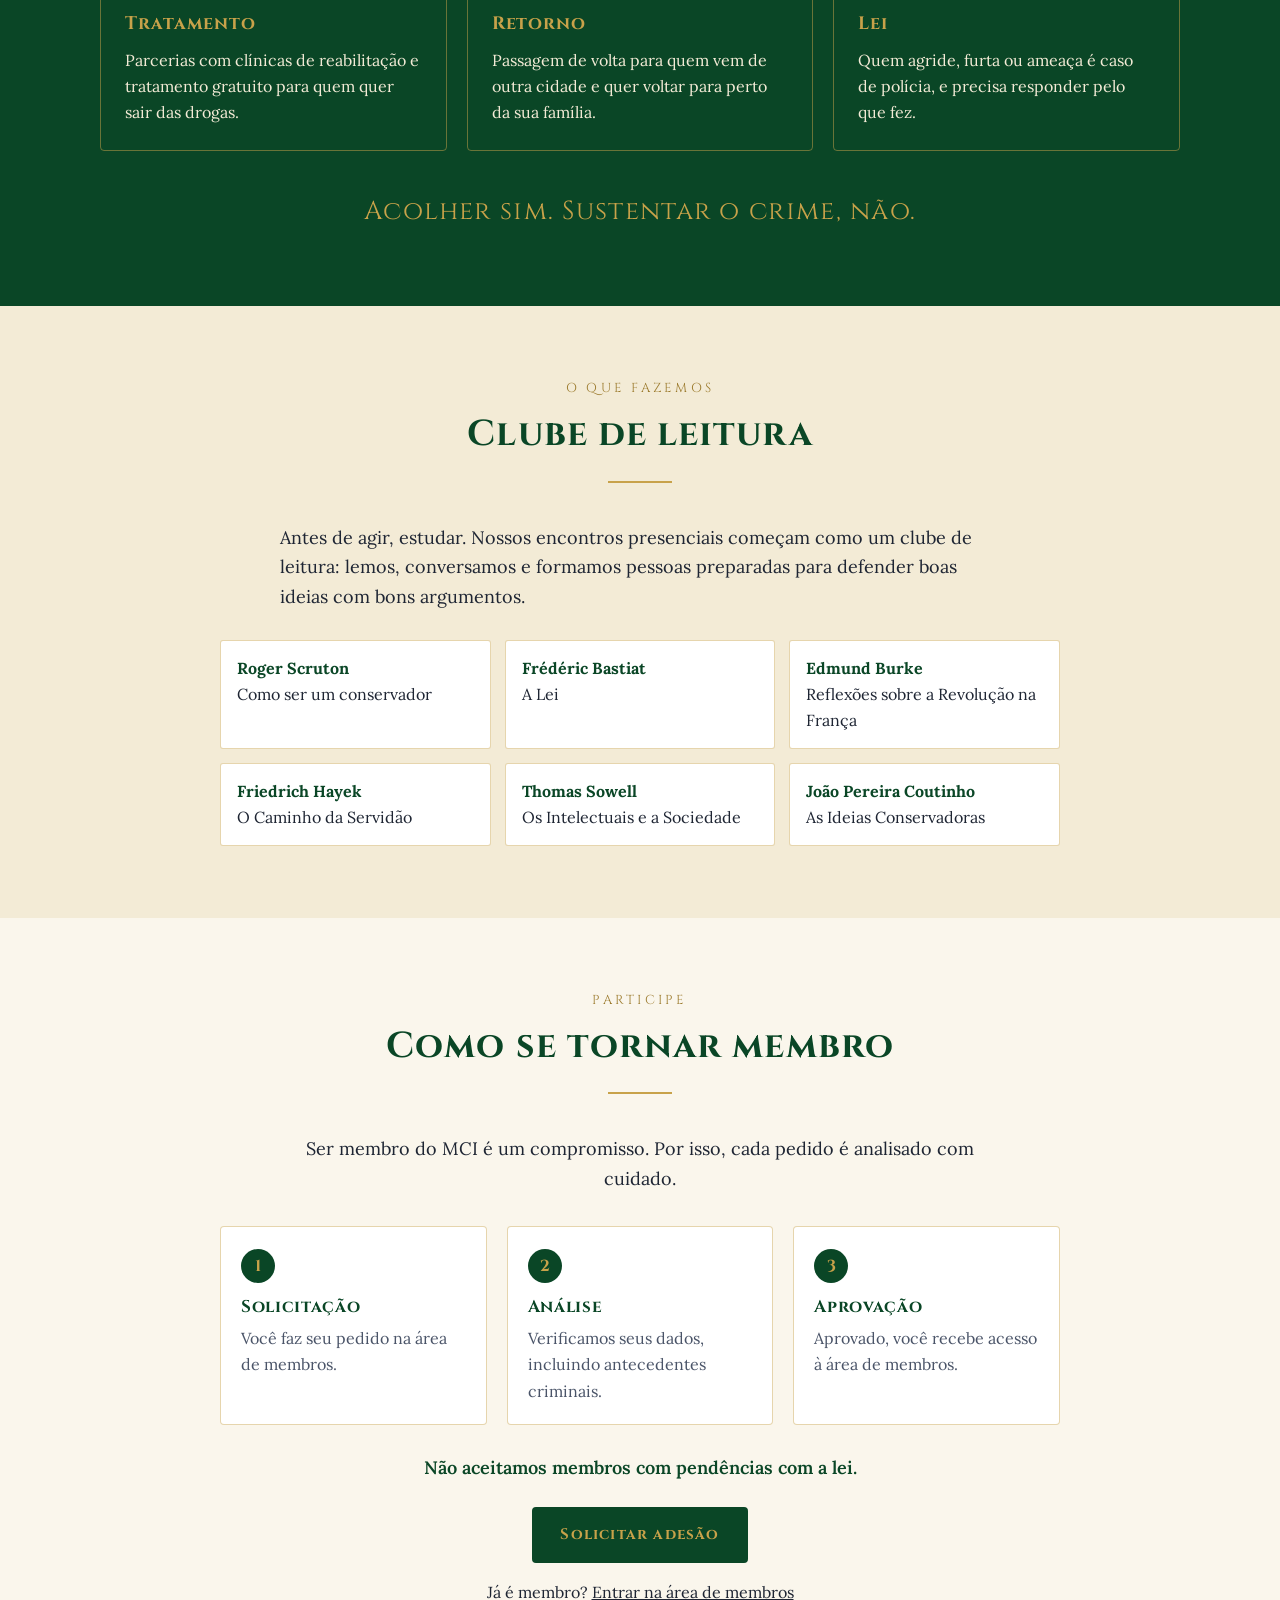
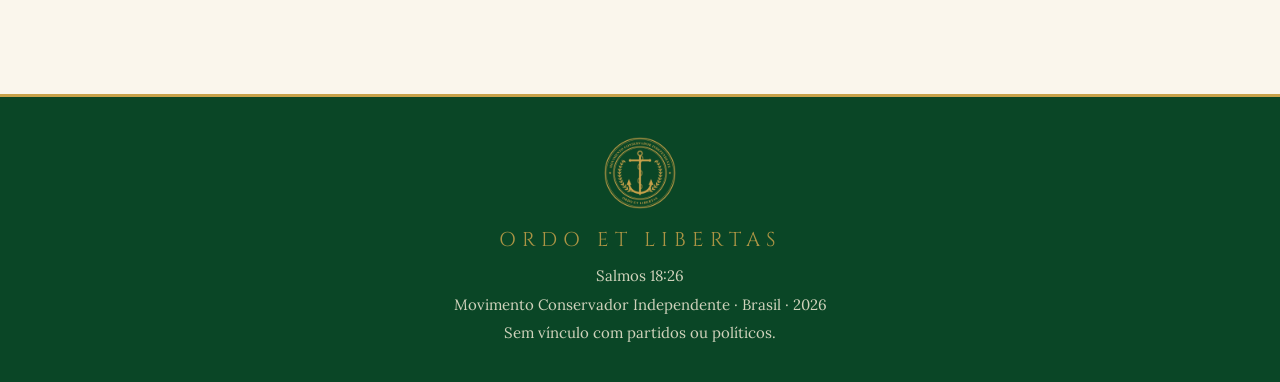
==== commit 8fd3106a: "Área de membros: pedido de adesão, login e painel de administração (Firebase) Co-Authored-By: Claude" ====
--- a/index.html
+++ b/index.html
@@ -137,7 +137,6 @@
   .passos strong { display: block; font-family: var(--titulo); color: var(--principal); font-size: 17px; letter-spacing: .04em; margin-bottom: 4px; }
   .participe .aviso { font-weight: 600; color: var(--principal); margin: 28px 0 24px; }
   .participe .botao.cheio { border-color: var(--principal); background: var(--principal); color: var(--ouro); }
-  .participe .botao.desativado { opacity: .55; cursor: default; }
 
   /* Rodapé */
   footer { background: var(--principal); color: var(--marfim); text-align: center; padding: 40px 0 32px; border-top: 3px solid var(--ouro); }
@@ -169,6 +168,7 @@
         <li><a href="#ruas">Ruas seguras</a></li>
         <li><a href="#leitura">Clube de leitura</a></li>
         <li><a href="#participe">Participe</a></li>
+        <li><a href="membros.html">Membros</a></li>
       </ul>
     </nav>
   </div>
@@ -290,7 +290,8 @@
         <li><strong>Aprovação</strong>Aprovado, você recebe acesso à área de membros.</li>
       </ol>
       <p class="aviso">Não aceitamos membros com pendências com a lei.</p>
-      <span class="botao cheio desativado">Área de membros: em breve</span>
+      <a class="botao cheio" href="membros.html#solicitar">Solicitar adesão</a>
+      <p style="margin-top:16px;font-size:16px">Já é membro? <a href="membros.html">Entrar na área de membros</a></p>
     </div>
   </section>
 </main>
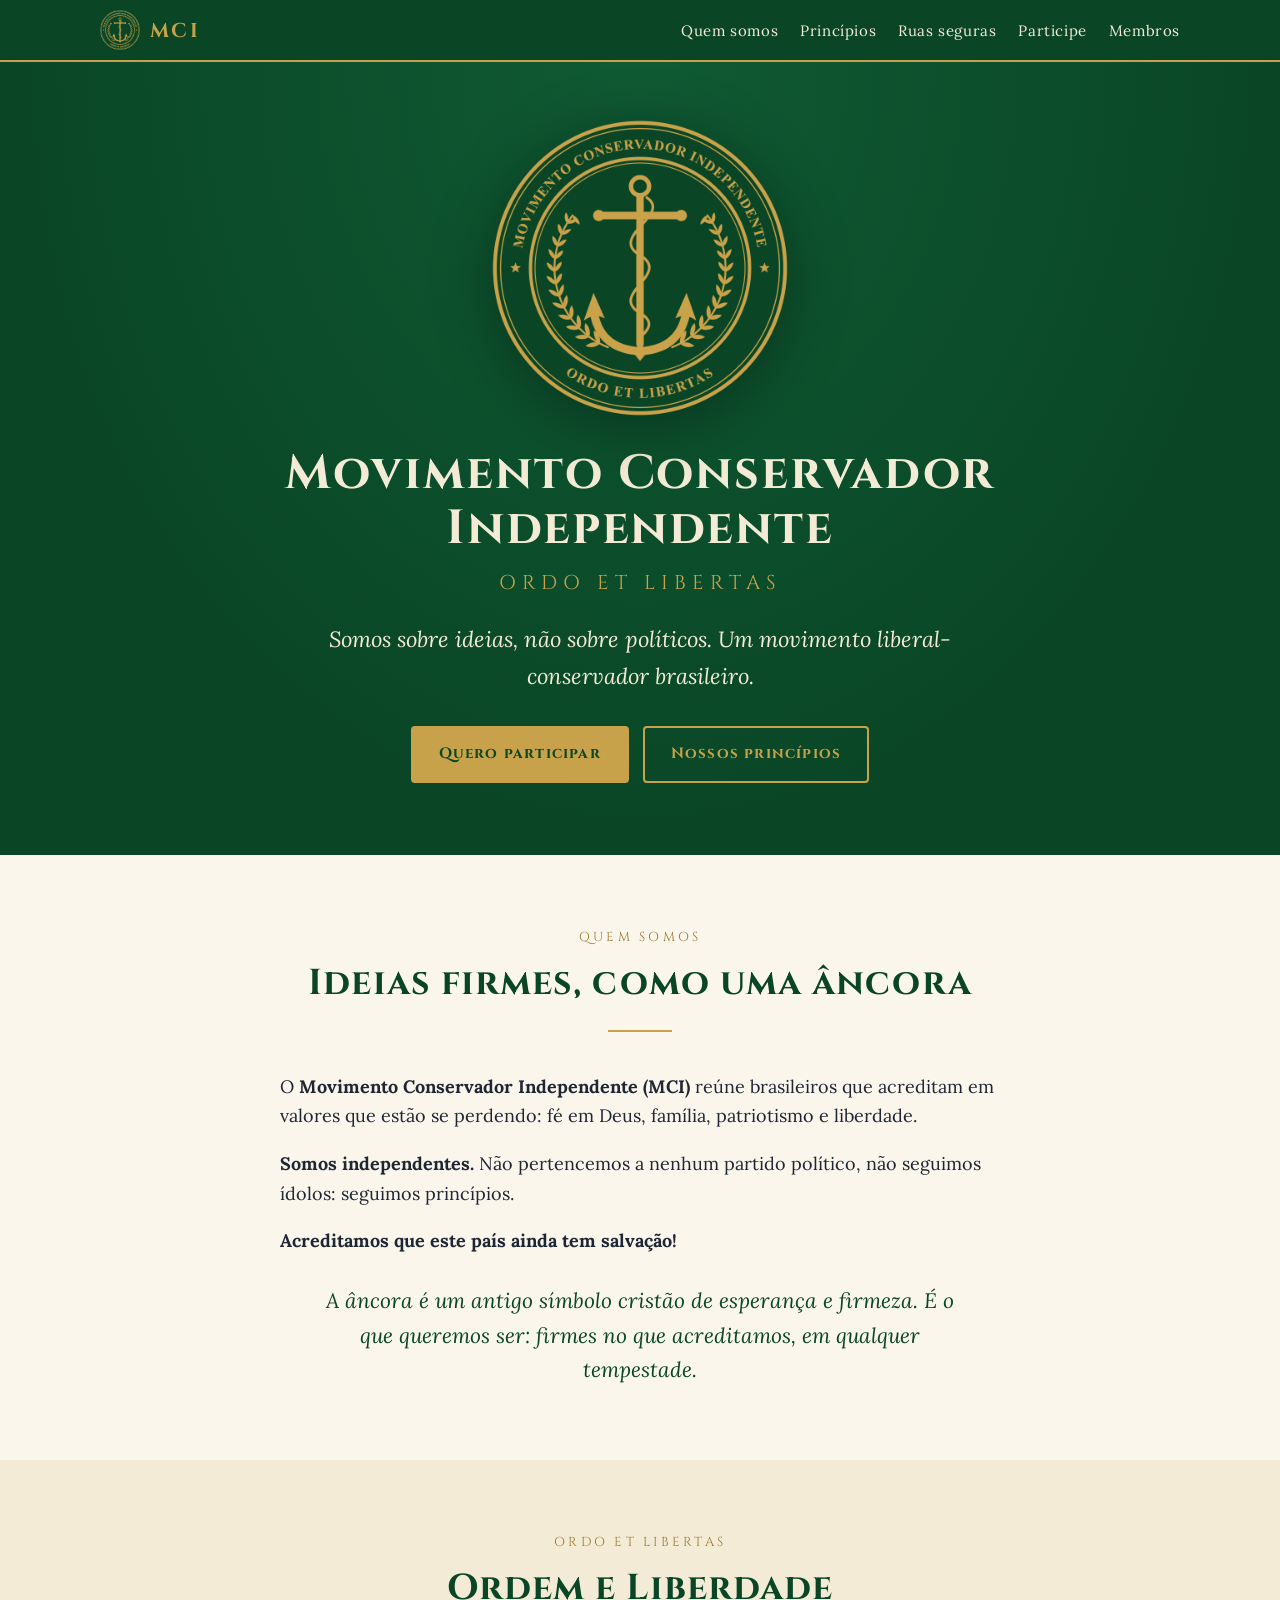
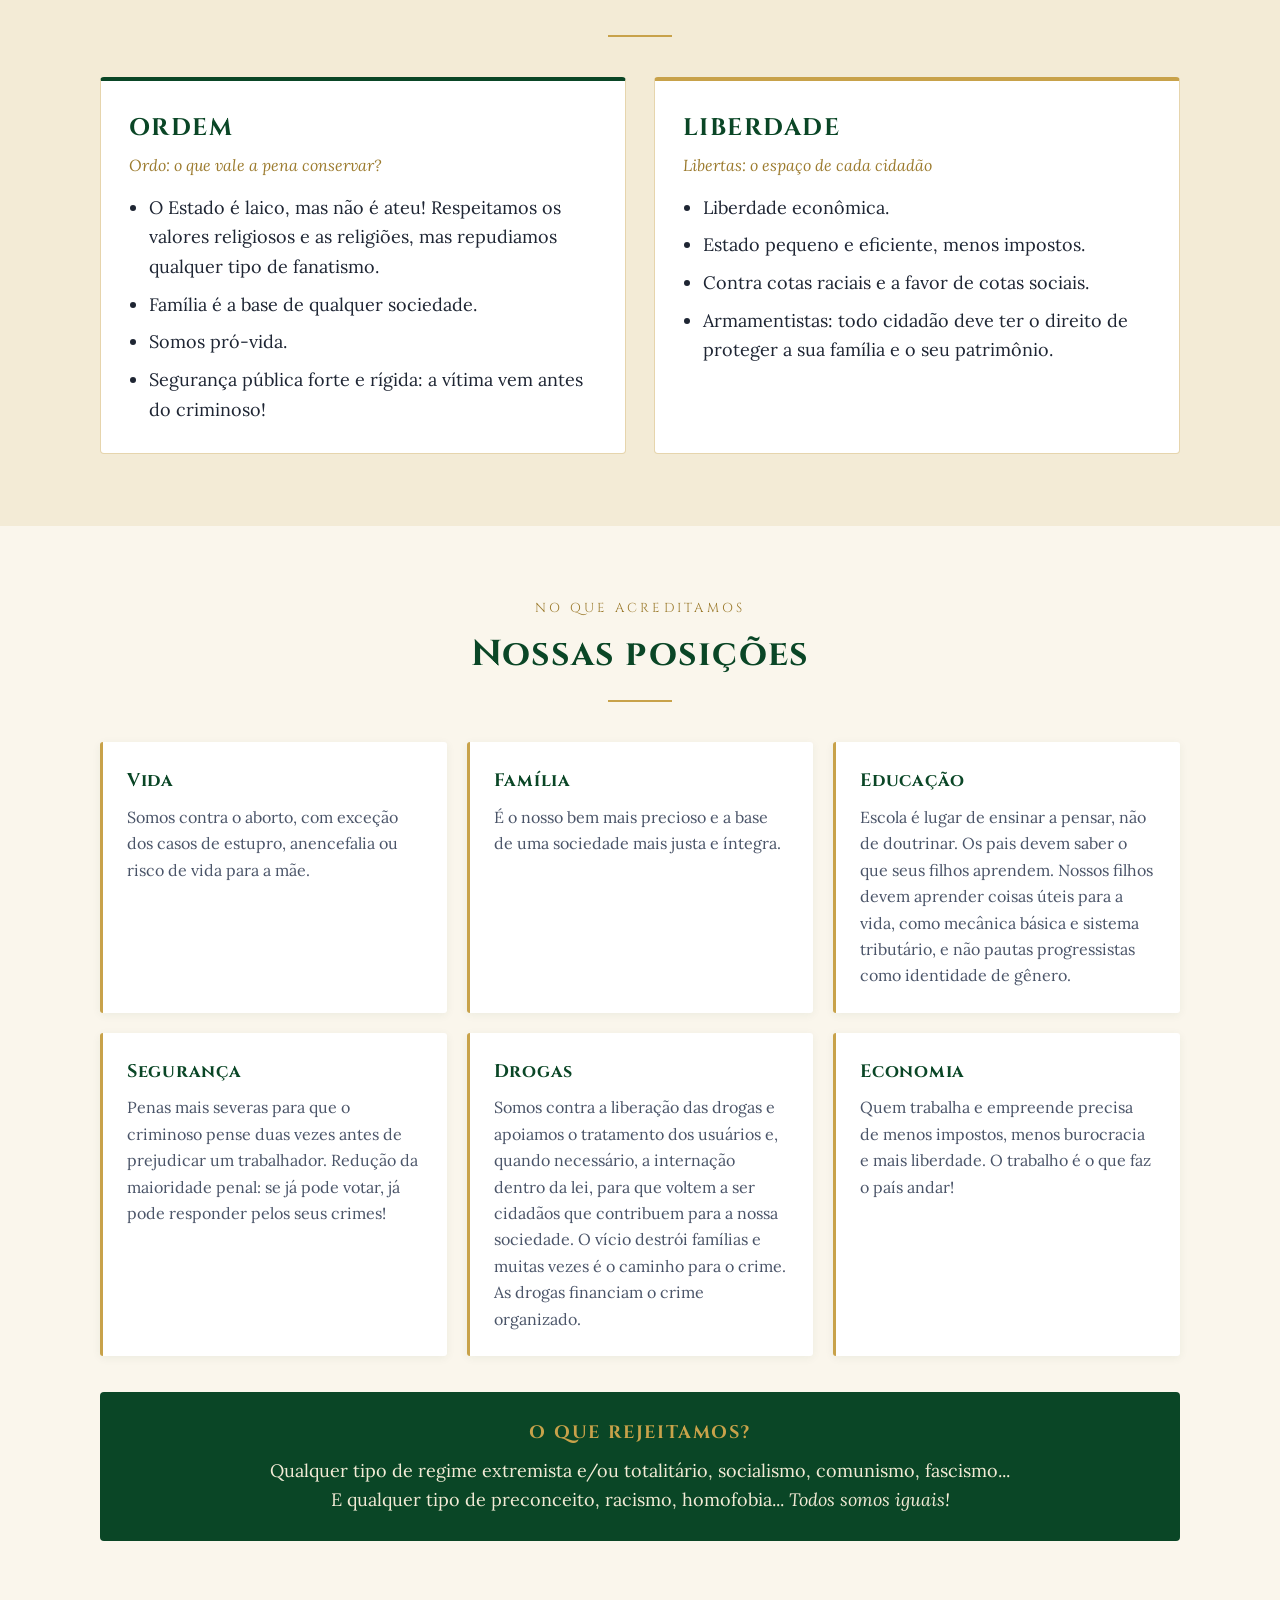
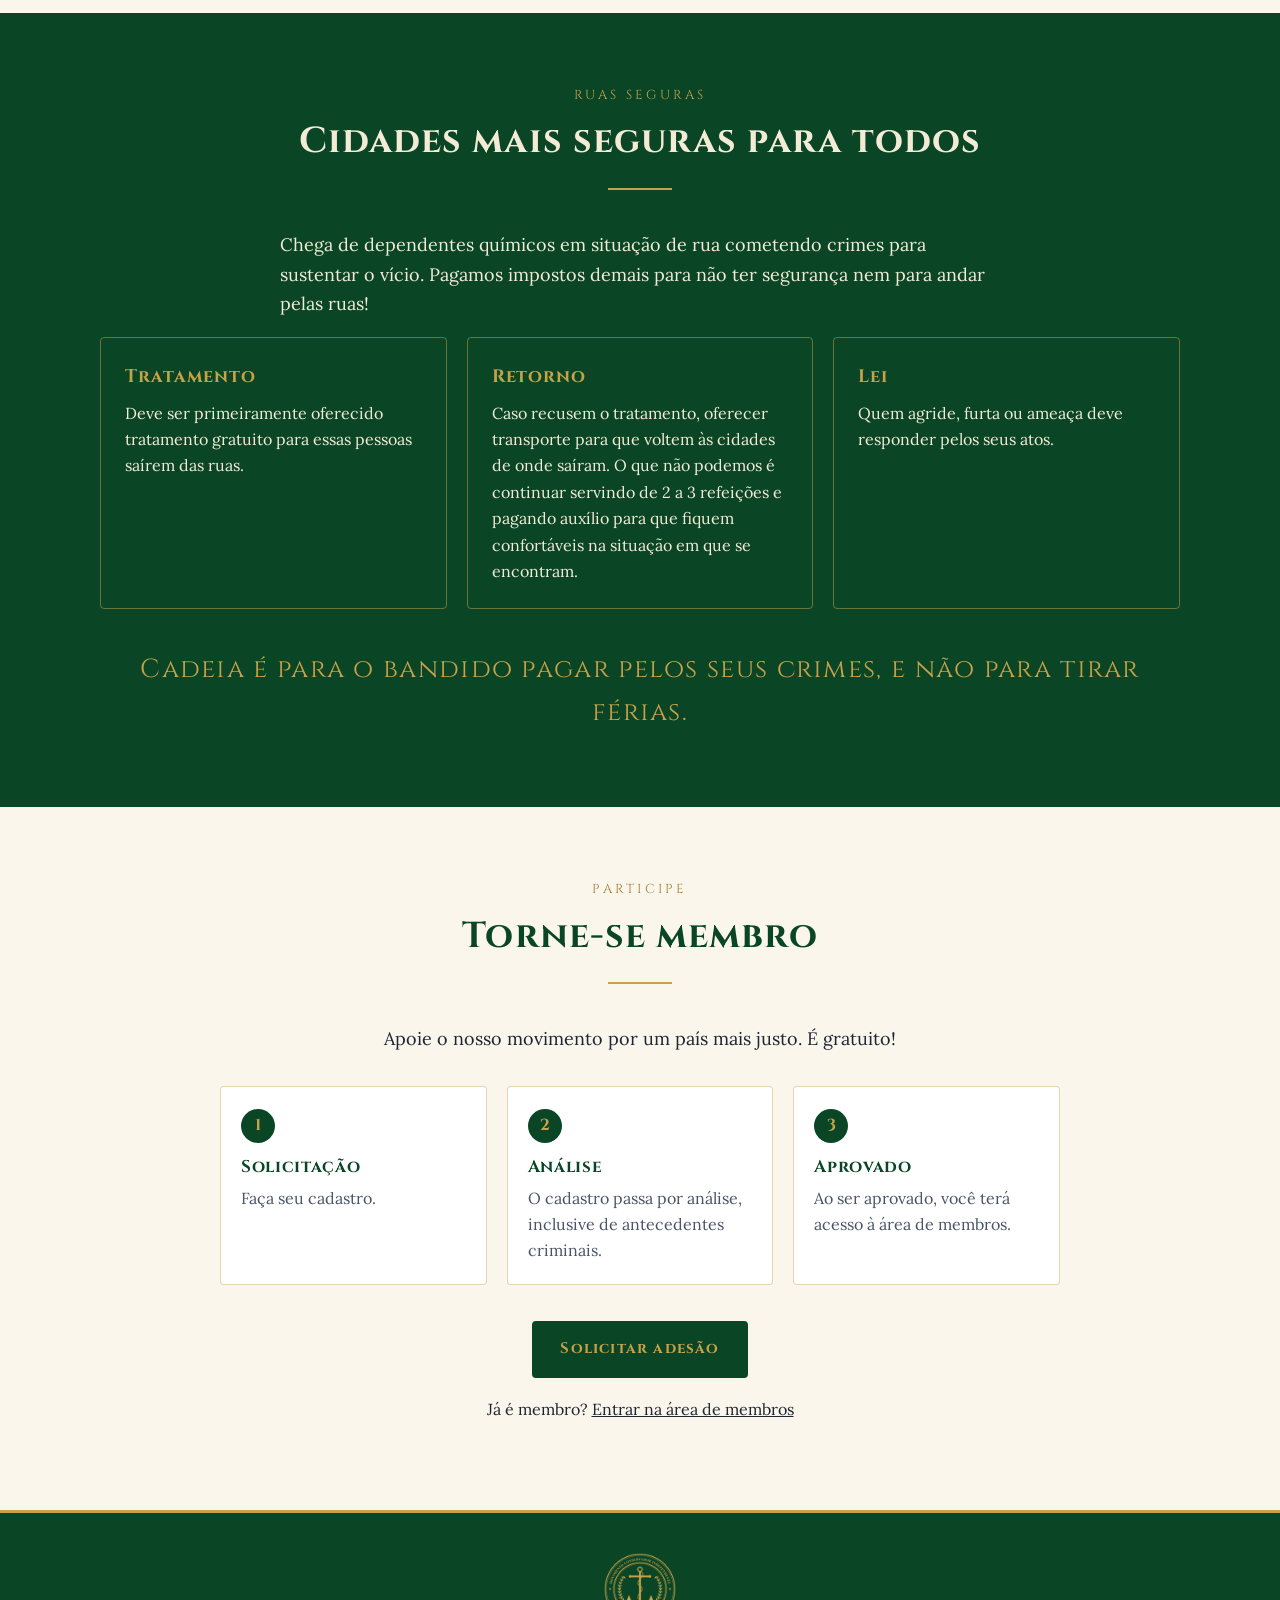
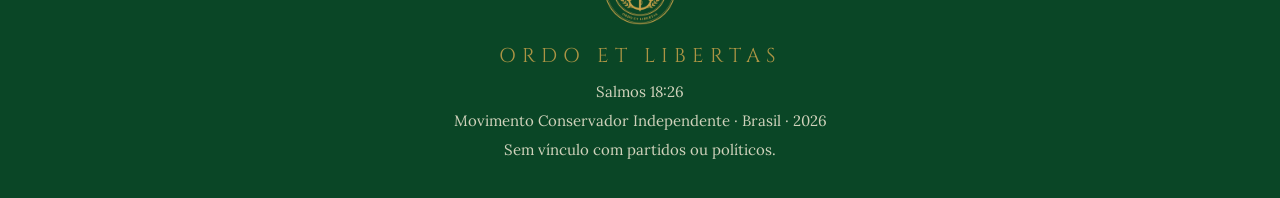
==== commit a943a3ae: "Textos novos escritos pelo fundador; remove clube de leitura Co-Authored-By: Claude Opus 5.5 <norepl" ====
--- a/index.html
+++ b/index.html
@@ -124,11 +124,6 @@
   .tres p { margin: 0; font-size: 16px; }
   .frase-cidade { font-family: var(--titulo); color: var(--ouro); text-align: center; font-size: clamp(20px, 3vw, 26px); margin: 40px 0 0; letter-spacing: .05em; }
 
-  /* Clube de leitura */
-  .livros { display: grid; grid-template-columns: repeat(3, 1fr); gap: 14px; max-width: 840px; margin: 28px auto 0; padding: 0; list-style: none; }
-  .livros li { background: #fff; border: 1px solid rgba(200,162,74,.45); padding: 14px 16px; border-radius: 3px; font-size: 16px; }
-  .livros strong { display: block; color: var(--principal); }
-
   /* Participe */
   .participe { text-align: center; }
   .passos { list-style: none; counter-reset: passo; display: grid; grid-template-columns: repeat(3, 1fr); gap: 20px; max-width: 840px; margin: 32px auto 0; padding: 0; text-align: left; }
@@ -147,12 +142,10 @@
   @media (max-width: 820px) {
     nav { display: none; }
     .duas-colunas, .cartoes, .tres, .passos { grid-template-columns: 1fr; }
-    .livros { grid-template-columns: 1fr 1fr; }
     section { padding: 56px 0; }
   }
   @media (max-width: 480px) {
     body { font-size: 17px; }
-    .livros { grid-template-columns: 1fr; }
   }
 </style>
 </head>
@@ -166,7 +159,6 @@
         <li><a href="#quem-somos">Quem somos</a></li>
         <li><a href="#principios">Princípios</a></li>
         <li><a href="#ruas">Ruas seguras</a></li>
-        <li><a href="#leitura">Clube de leitura</a></li>
         <li><a href="#participe">Participe</a></li>
         <li><a href="membros.html">Membros</a></li>
       </ul>
@@ -192,9 +184,9 @@
     <div class="container">
       <div class="titulo-secao"><small>QUEM SOMOS</small><h2>Ideias firmes, como uma âncora</h2></div>
       <div class="texto-central">
-        <p>O <strong>Movimento Conservador Independente (MCI)</strong> reúne brasileiros que acreditam em fé, família, liberdade e responsabilidade. Queremos reunir, estudar e agir com seriedade.</p>
-        <p><strong>Somos independentes.</strong> Não pertencemos a nenhum político, partido ou família política. Respeitamos quem pensa diferente, mas não seguimos ídolos: seguimos princípios.</p>
-        <p><strong>Respeitamos a lei e as pessoas.</strong> Convencemos pelo exemplo e pelo argumento.</p>
+        <p>O <strong>Movimento Conservador Independente (MCI)</strong> reúne brasileiros que acreditam em valores que estão se perdendo: fé em Deus, família, patriotismo e liberdade.</p>
+        <p><strong>Somos independentes.</strong> Não pertencemos a nenhum partido político, não seguimos ídolos: seguimos princípios.</p>
+        <p><strong>Acreditamos que este país ainda tem salvação!</strong></p>
       </div>
       <p class="destaque">A âncora é um antigo símbolo cristão de esperança e firmeza. É o que queremos ser: firmes no que acreditamos, em qualquer tempestade.</p>
     </div>
@@ -206,22 +198,22 @@
       <div class="duas-colunas">
         <div class="coluna">
           <h3>ORDEM</h3>
-          <p class="latim">Ordo: o que vale a pena conservar</p>
+          <p class="latim">Ordo: o que vale a pena conservar?</p>
           <ul>
-            <li>Valores cristãos e respeito à fé</li>
-            <li>Família como base da sociedade</li>
-            <li>Defesa da vida</li>
-            <li>Segurança pública forte e cumprimento da lei</li>
+            <li>O Estado é laico, mas não é ateu! Respeitamos os valores religiosos e as religiões, mas repudiamos qualquer tipo de fanatismo.</li>
+            <li>Família é a base de qualquer sociedade.</li>
+            <li>Somos pró-vida.</li>
+            <li>Segurança pública forte e rígida: a vítima vem antes do criminoso!</li>
           </ul>
         </div>
         <div class="coluna liberdade">
           <h3>LIBERDADE</h3>
           <p class="latim">Libertas: o espaço de cada cidadão</p>
           <ul>
-            <li>Liberdade econômica e livre iniciativa</li>
-            <li>Estado pequeno e eficiente</li>
-            <li>Menos impostos</li>
-            <li>Armamentistas: pelo direito à legítima defesa</li>
+            <li>Liberdade econômica.</li>
+            <li>Estado pequeno e eficiente, menos impostos.</li>
+            <li>Contra cotas raciais e a favor de cotas sociais.</li>
+            <li>Armamentistas: todo cidadão deve ter o direito de proteger a sua família e o seu patrimônio.</li>
           </ul>
         </div>
       </div>
@@ -232,65 +224,47 @@
     <div class="container">
       <div class="titulo-secao"><small>NO QUE ACREDITAMOS</small><h2>Nossas posições</h2></div>
       <div class="cartoes">
-        <div class="cartao"><h3>Vida</h3><p>Somos contra o aborto. Aceitamos as exceções de estupro, risco de vida para a mãe e anencefalia.</p></div>
-        <div class="cartao"><h3>Família</h3><p>A família é a primeira escola, o primeiro abrigo e a base de uma sociedade saudável.</p></div>
-        <div class="cartao"><h3>Educação</h3><p>Escola é lugar de ensinar a pensar, não de doutrinar. Os pais devem saber o que seus filhos aprendem.</p></div>
-        <div class="cartao"><h3>Segurança</h3><p>Segurança pública forte e penas duras para quem comete crimes. A vítima vem antes do criminoso.</p></div>
-        <div class="cartao"><h3>Drogas</h3><p>Totalmente contra as drogas ilícitas e contra sua liberação. Tratamento para quem quer sair delas.</p></div>
-        <div class="cartao"><h3>Economia</h3><p>Quem trabalha e empreende precisa de menos impostos, menos burocracia e mais liberdade.</p></div>
+        <div class="cartao"><h3>Vida</h3><p>Somos contra o aborto, com exceção dos casos de estupro, anencefalia ou risco de vida para a mãe.</p></div>
+        <div class="cartao"><h3>Família</h3><p>É o nosso bem mais precioso e a base de uma sociedade mais justa e íntegra.</p></div>
+        <div class="cartao"><h3>Educação</h3><p>Escola é lugar de ensinar a pensar, não de doutrinar. Os pais devem saber o que seus filhos aprendem. Nossos filhos devem aprender coisas úteis para a vida, como mecânica básica e sistema tributário, e não pautas progressistas como identidade de gênero.</p></div>
+        <div class="cartao"><h3>Segurança</h3><p>Penas mais severas para que o criminoso pense duas vezes antes de prejudicar um trabalhador. Redução da maioridade penal: se já pode votar, já pode responder pelos seus crimes!</p></div>
+        <div class="cartao"><h3>Drogas</h3><p>Somos contra a liberação das drogas e apoiamos o tratamento dos usuários e, quando necessário, a internação dentro da lei, para que voltem a ser cidadãos que contribuem para a nossa sociedade. O vício destrói famílias e muitas vezes é o caminho para o crime. As drogas financiam o crime organizado.</p></div>
+        <div class="cartao"><h3>Economia</h3><p>Quem trabalha e empreende precisa de menos impostos, menos burocracia e mais liberdade. O trabalho é o que faz o país andar!</p></div>
       </div>
       <div class="rejeitamos">
-        <h3>O QUE REJEITAMOS</h3>
-        <p>Socialismo e comunismo. Racismo, homofobia, fascismo e nazismo. Extremismo e idolatria de políticos.</p>
+        <h3>O QUE REJEITAMOS?</h3>
+        <p>Qualquer tipo de regime extremista e/ou totalitário, socialismo, comunismo, fascismo...<br>E qualquer tipo de preconceito, racismo, homofobia... <em>Todos somos iguais!</em></p>
       </div>
     </div>
   </section>
 
   <section class="cidade" id="ruas">
     <div class="container">
-      <div class="titulo-secao"><small>RUAS SEGURAS</small><h2>Cidades seguras para todos</h2></div>
+      <div class="titulo-secao"><small>RUAS SEGURAS</small><h2>Cidades mais seguras para todos</h2></div>
       <div class="texto-central">
-        <p>Idosos, mulheres e trabalhadores não podem ter medo de andar pelas ruas da própria cidade. Queremos acolher quem precisa sem financiar quem comete crimes.</p>
+        <p>Chega de dependentes químicos em situação de rua cometendo crimes para sustentar o vício. Pagamos impostos demais para não ter segurança nem para andar pelas ruas!</p>
       </div>
       <div class="tres">
-        <div><h3>Tratamento</h3><p>Parcerias com clínicas de reabilitação e tratamento gratuito para quem quer sair das drogas.</p></div>
-        <div><h3>Retorno</h3><p>Passagem de volta para quem vem de outra cidade e quer voltar para perto da sua família.</p></div>
-        <div><h3>Lei</h3><p>Quem agride, furta ou ameaça é caso de polícia, e precisa responder pelo que fez.</p></div>
-      </div>
-      <p class="frase-cidade">Acolher sim. Sustentar o crime, não.</p>
-    </div>
-  </section>
-
-  <section class="fundo-marfim" id="leitura">
-    <div class="container">
-      <div class="titulo-secao"><small>O QUE FAZEMOS</small><h2>Clube de leitura</h2></div>
+        <div><h3>Tratamento</h3><p>Deve ser primeiramente oferecido tratamento gratuito para essas pessoas saírem das ruas.</p></div>
+        <div><h3>Retorno</h3><p>Caso recusem o tratamento, oferecer transporte para que voltem às cidades de onde saíram. O que não podemos é continuar servindo de 2 a 3 refeições e pagando auxílio para que fiquem confortáveis na situação em que se encontram.</p></div>
+        <div><h3>Lei</h3><p>Quem agride, furta ou ameaça deve responder pelos seus atos.</p></div>
+      </div>
+      <p class="frase-cidade">Cadeia é para o bandido pagar pelos seus crimes, e não para tirar férias.</p>
+    </div>
+  </section>
+
+  <section class="participe" id="participe">
+    <div class="container">
+      <div class="titulo-secao"><small>PARTICIPE</small><h2>Torne-se membro</h2></div>
       <div class="texto-central">
-        <p>Antes de agir, estudar. Nossos encontros presenciais começam como um clube de leitura: lemos, conversamos e formamos pessoas preparadas para defender boas ideias com bons argumentos.</p>
-      </div>
-      <ul class="livros">
-        <li><strong>Roger Scruton</strong>Como ser um conservador</li>
-        <li><strong>Frédéric Bastiat</strong>A Lei</li>
-        <li><strong>Edmund Burke</strong>Reflexões sobre a Revolução na França</li>
-        <li><strong>Friedrich Hayek</strong>O Caminho da Servidão</li>
-        <li><strong>Thomas Sowell</strong>Os Intelectuais e a Sociedade</li>
-        <li><strong>João Pereira Coutinho</strong>As Ideias Conservadoras</li>
-      </ul>
-    </div>
-  </section>
-
-  <section class="participe" id="participe">
-    <div class="container">
-      <div class="titulo-secao"><small>PARTICIPE</small><h2>Como se tornar membro</h2></div>
-      <div class="texto-central">
-        <p>Ser membro do MCI é um compromisso. Por isso, cada pedido é analisado com cuidado.</p>
+        <p>Apoie o nosso movimento por um país mais justo. É gratuito!</p>
       </div>
       <ol class="passos">
-        <li><strong>Solicitação</strong>Você faz seu pedido na área de membros.</li>
-        <li><strong>Análise</strong>Verificamos seus dados, incluindo antecedentes criminais.</li>
-        <li><strong>Aprovação</strong>Aprovado, você recebe acesso à área de membros.</li>
+        <li><strong>Solicitação</strong>Faça seu cadastro.</li>
+        <li><strong>Análise</strong>O cadastro passa por análise, inclusive de antecedentes criminais.</li>
+        <li><strong>Aprovado</strong>Ao ser aprovado, você terá acesso à área de membros.</li>
       </ol>
-      <p class="aviso">Não aceitamos membros com pendências com a lei.</p>
-      <a class="botao cheio" href="membros.html#solicitar">Solicitar adesão</a>
+      <p style="margin-top:36px"><a class="botao cheio" href="membros.html#solicitar">Solicitar adesão</a></p>
       <p style="margin-top:16px;font-size:16px">Já é membro? <a href="membros.html">Entrar na área de membros</a></p>
     </div>
   </section>
